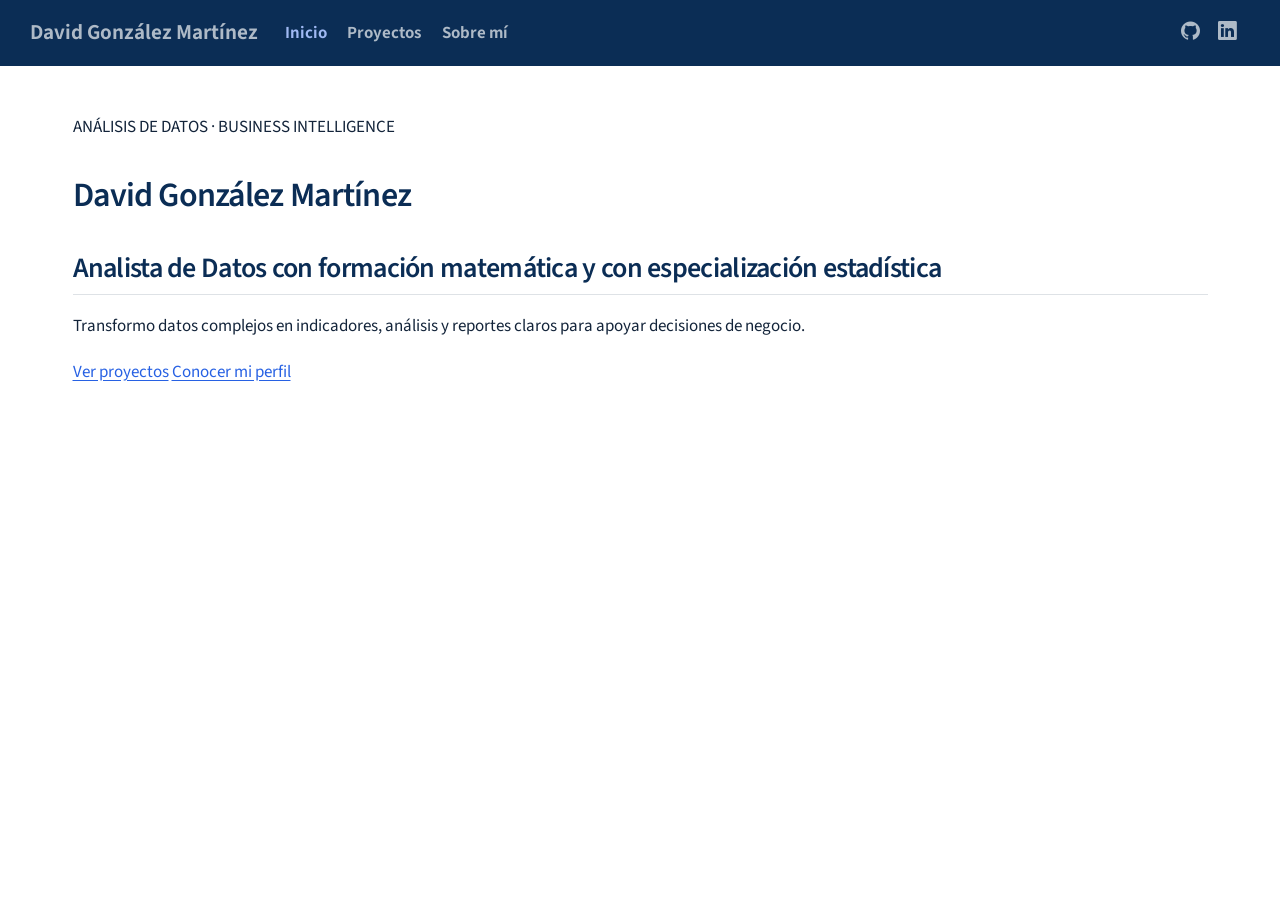
==== index.html @ 25e3db20 "Built site for gh-pages" ====
<!DOCTYPE html>
<html xmlns="http://www.w3.org/1999/xhtml" lang="es" xml:lang="es"><head>

<meta charset="utf-8">
<meta name="generator" content="quarto-1.10.18">

<meta name="viewport" content="width=device-width, initial-scale=1.0, user-scalable=yes">


<title>David González Martínez | Analista de Datos y BI – David González Martínez</title>
<style>
/* Default styles provided by pandoc.
** See https://pandoc.org/MANUAL.html#variables-for-html for config info.
*/
span.smallcaps{font-variant: small-caps;}
div.columns{display: flex; gap: 1.5em;}
div.column{flex: auto;}
@media screen {
div.columns{gap: min(4vw, 1.5em);}
div.column{overflow-x: auto;}
}
div.hanging-indent{margin-left: 1.5em; text-indent: -1.5em;}
ul.task-list{list-style: none;}
ul.task-list li input[type="checkbox"] {
  width: 0.8em;
  margin: 0 0.8em 0.2em -1em; /* quarto-specific, see https://github.com/quarto-dev/quarto-cli/issues/4556 */ 
  vertical-align: middle;
}
</style>


<script src="site_libs/quarto-nav/quarto-nav.js"></script>
<script src="site_libs/quarto-nav/headroom.min.js"></script>
<script src="site_libs/clipboard/clipboard.min.js"></script>
<script src="site_libs/quarto-search/autocomplete.umd.js"></script>
<script src="site_libs/quarto-search/fuse.min.js"></script>
<script src="site_libs/quarto-search/quarto-search.js"></script>
<meta name="quarto:offset" content="./">
<script src="site_libs/quarto-html/quarto.js" type="module"></script>
<script src="site_libs/quarto-html/tabsets/tabsets.js" type="module"></script>
<script src="site_libs/quarto-html/popper.min.js"></script>
<script src="site_libs/quarto-html/tippy.umd.min.js"></script>
<script src="site_libs/quarto-html/anchor.min.js"></script>
<link href="site_libs/quarto-html/tippy.css" rel="stylesheet">
<link href="site_libs/quarto-html/quarto-syntax-highlighting-64a204ab8560d761af7679ceaba22944.css" rel="stylesheet" id="quarto-text-highlighting-styles">
<script src="site_libs/bootstrap/bootstrap.min.js"></script>
<link href="site_libs/bootstrap/bootstrap-icons.css" rel="stylesheet">
<link href="site_libs/bootstrap/bootstrap-d8817140623cba53acaeb649bff4ec64.min.css" rel="stylesheet" append-hash="true" id="quarto-bootstrap" data-mode="light">
<script id="quarto-search-options" type="application/json">{
  "location": "navbar",
  "copy-button": false,
  "collapse-after": 3,
  "panel-placement": "end",
  "type": "overlay",
  "limit": 50,
  "keyboard-shortcut": [
    "f",
    "/",
    "s"
  ],
  "show-item-context": false,
  "language": {
    "search-no-results-text": "No se han encontrado resultados",
    "search-matching-documents-text": "documentos encontrados",
    "search-copy-link-title": "Copiar el enlace en la búsqueda",
    "search-hide-matches-text": "Ocultar resultados adicionales",
    "search-more-match-text": "resultado adicional en este documento",
    "search-more-matches-text": "resultados adicionales en este documento",
    "search-clear-button-title": "Borrar",
    "search-text-placeholder": "",
    "search-detached-cancel-button-title": "Cancelar",
    "search-submit-button-title": "Enviar",
    "search-label": "Buscar"
  }
}</script>


<link rel="stylesheet" href="styles.css">
</head>

<body class="nav-fixed quarto-light">

<div id="quarto-search-results"></div>
  <header id="quarto-header" class="headroom fixed-top">
    <nav class="navbar navbar-expand-lg " data-bs-theme="dark">
      <div class="navbar-container container-fluid">
      <div class="navbar-brand-container mx-auto">
    <a class="navbar-brand" href="./index.html">
    <span class="navbar-title">David González Martínez</span>
    </a>
  </div>
            <div id="quarto-search" class="" title="Buscar"></div>
          <button class="navbar-toggler" type="button" data-bs-toggle="collapse" data-bs-target="#navbarCollapse" aria-controls="navbarCollapse" role="menu" aria-expanded="false" aria-label="Navegación de palanca" onclick="if (window.quartoToggleHeadroom) { window.quartoToggleHeadroom(); }">
  <span class="navbar-toggler-icon"></span>
</button>
          <div class="collapse navbar-collapse" id="navbarCollapse">
            <ul class="navbar-nav navbar-nav-scroll me-auto">
  <li class="nav-item">
    <a class="nav-link active" href="./index.html" aria-current="page"> 
<span class="menu-text">Inicio</span></a>
  </li>  
  <li class="nav-item">
    <a class="nav-link" href="./proyectos.html"> 
<span class="menu-text">Proyectos</span></a>
  </li>  
  <li class="nav-item">
    <a class="nav-link" href="./about.qmd"> 
<span class="menu-text">Sobre mí</span></a>
  </li>  
</ul>
            <ul class="navbar-nav navbar-nav-scroll ms-auto">
  <li class="nav-item compact">
    <a class="nav-link" href="https://github.com/DavidGMtz"> <i class="bi bi-github" role="img" aria-label="GitHub">
</i> 
<span class="menu-text"></span></a>
  </li>  
  <li class="nav-item compact">
    <a class="nav-link" href="https://www.linkedin.com/in/david-gonzalez-martinez-5729b7272"> <i class="bi bi-linkedin" role="img" aria-label="LinkedIn">
</i> 
<span class="menu-text"></span></a>
  </li>  
</ul>
          </div> <!-- /navcollapse -->
            <div class="quarto-navbar-tools">
</div>
      </div> <!-- /container-fluid -->
    </nav>
</header>
<!-- content -->
<div id="quarto-content" class="quarto-container page-columns page-rows-contents page-layout-full page-navbar">
<!-- sidebar -->
<!-- margin-sidebar -->
    
<!-- main -->
<main class="content column-page" id="quarto-document-content"><header id="title-block-header" class="quarto-title-block"></header>




<section class="portada">
<div class="presentacion">
<p class="etiqueta">
ANÁLISIS DE DATOS · BUSINESS INTELLIGENCE
</p>
<h1>
David González Martínez
</h1>
<h2 class="anchored">
Analista de Datos con formación matemática y con especialización estadística
</h2>
<p class="descripcion">
Transformo datos complejos en indicadores, análisis y reportes claros para apoyar decisiones de negocio.
</p>
<div class="botones">
<p><a class="boton principal" href="proyectos.html">Ver proyectos</a> <a class="boton secundario" href="about.html">Conocer mi perfil</a></p>
</div>
</div>
<div class="visual-portada">
<div class="grafico">
<div class="barra barra-1">

</div>
<div class="barra barra-2">

</div>
<div class="barra barra-3">

</div>
<div class="barra barra-4">

</div>
<div class="barra barra-5">

</div>
</div>
</div>
</section>



</main> <!-- /main -->
<script id="quarto-html-after-body" type="application/javascript">
  window.document.addEventListener("DOMContentLoaded", function (event) {
    const icon = "";
    const anchorJS = new window.AnchorJS();
    anchorJS.options = {
      placement: 'right',
      icon: icon
    };
    anchorJS.add('.anchored');
    const isCodeAnnotation = (el) => {
      for (const clz of el.classList) {
        if (clz.startsWith('code-annotation-')) {                     
          return true;
        }
      }
      return false;
    }
    const onCopySuccess = function(e) {
      // button target
      const button = e.trigger;
      // don't keep focus
      button.blur();
      // flash "checked"
      button.classList.add('code-copy-button-checked');
      var currentTitle = button.getAttribute("title");
      button.setAttribute("title", "Copiado");
      let tooltip;
      if (window.bootstrap) {
        button.setAttribute("data-bs-toggle", "tooltip");
        button.setAttribute("data-bs-placement", "left");
        button.setAttribute("data-bs-title", "Copiado");
        tooltip = new bootstrap.Tooltip(button, 
          { trigger: "manual", 
            customClass: "code-copy-button-tooltip",
            offset: [0, -8]});
        tooltip.show();    
      }
      setTimeout(function() {
        if (tooltip) {
          tooltip.hide();
          button.removeAttribute("data-bs-title");
          button.removeAttribute("data-bs-toggle");
          button.removeAttribute("data-bs-placement");
        }
        button.setAttribute("title", currentTitle);
        button.classList.remove('code-copy-button-checked');
      }, 1000);
      // clear code selection
      e.clearSelection();
    }
    const getTextToCopy = function(trigger) {
      const outerScaffold = trigger.parentElement.cloneNode(true);
      const codeEl = outerScaffold.querySelector('code');
      for (const childEl of codeEl.children) {
        if (isCodeAnnotation(childEl)) {
          childEl.remove();
        }
      }
      return codeEl.innerText;
    }
    const clipboard = new window.ClipboardJS('.code-copy-button:not([data-in-quarto-modal])', {
      text: getTextToCopy
    });
    clipboard.on('success', onCopySuccess);
    if (window.document.getElementById('quarto-embedded-source-code-modal')) {
      const clipboardModal = new window.ClipboardJS('.code-copy-button[data-in-quarto-modal]', {
        text: getTextToCopy,
        container: window.document.getElementById('quarto-embedded-source-code-modal')
      });
      clipboardModal.on('success', onCopySuccess);
    }
      var localhostRegex = new RegExp(/^(?:http|https):\/\/localhost\:?[0-9]*\//);
      var mailtoRegex = new RegExp(/^mailto:/);
        var filterRegex = new RegExp("https:\/\/davidgmtz\.github\.io\/DavidGM\/");
      var isInternal = (href) => {
          return filterRegex.test(href) || localhostRegex.test(href) || mailtoRegex.test(href);
      }
      // Inspect non-navigation links and adorn them if external
     var links = window.document.querySelectorAll('a[href]:not(.nav-link):not(.navbar-brand):not(.toc-action):not(.sidebar-link):not(.sidebar-item-toggle):not(.pagination-link):not(.no-external):not([aria-hidden]):not(.dropdown-item):not(.quarto-navigation-tool):not(.about-link)');
      for (var i=0; i<links.length; i++) {
        const link = links[i];
        if (!isInternal(link.href)) {
          // undo the damage that might have been done by quarto-nav.js in the case of
          // links that we want to consider external
          if (link.dataset.originalHref !== undefined) {
            link.href = link.dataset.originalHref;
          }
            // target, if specified
            link.setAttribute("target", "_blank");
            if (link.getAttribute("rel") === null) {
              link.setAttribute("rel", "noopener");
            }
        }
      }
    function tippyHover(el, contentFn, onTriggerFn, onUntriggerFn) {
      const config = {
        allowHTML: true,
        maxWidth: 500,
        delay: 100,
        arrow: false,
        appendTo: function(el) {
            return el.parentElement;
        },
        interactive: true,
        interactiveBorder: 10,
        theme: 'quarto',
        placement: 'bottom-start',
      };
      if (contentFn) {
        config.content = contentFn;
      }
      if (onTriggerFn) {
        config.onTrigger = onTriggerFn;
      }
      if (onUntriggerFn) {
        config.onUntrigger = onUntriggerFn;
      }
      window.tippy(el, config); 
    }
    const noterefs = window.document.querySelectorAll('a[role="doc-noteref"]');
    for (var i=0; i<noterefs.length; i++) {
      const ref = noterefs[i];
      tippyHover(ref, function() {
        // use id or data attribute instead here
        let href = ref.getAttribute('data-footnote-href') || ref.getAttribute('href');
        try { href = new URL(href).hash; } catch {}
        const id = href.replace(/^#\/?/, "");
        const note = window.document.getElementById(id);
        if (note) {
          return note.innerHTML;
        } else {
          return "";
        }
      });
    }
    const xrefs = window.document.querySelectorAll('a.quarto-xref');
    const processXRef = (id, note) => {
      // Strip column container classes
      const stripColumnClz = (el) => {
        el.classList.remove("page-full", "page-columns");
        if (el.children) {
          for (const child of el.children) {
            stripColumnClz(child);
          }
        }
      }
      stripColumnClz(note)
      if (id === null || id.startsWith('sec-')) {
        // Special case sections, only their first couple elements
        const container = document.createElement("div");
        if (note.children && note.children.length > 2) {
          container.appendChild(note.children[0].cloneNode(true));
          for (let i = 1; i < note.children.length; i++) {
            const child = note.children[i];
            if (child.tagName === "P" && child.innerText === "") {
              continue;
            } else {
              container.appendChild(child.cloneNode(true));
              break;
            }
          }
          if (window.Quarto?.typesetMath) {
            window.Quarto.typesetMath(container);
          }
          return container.innerHTML
        } else {
          if (window.Quarto?.typesetMath) {
            window.Quarto.typesetMath(note);
          }
          return note.innerHTML;
        }
      } else {
        // Remove any anchor links if they are present
        const anchorLink = note.querySelector('a.anchorjs-link');
        if (anchorLink) {
          anchorLink.remove();
        }
        if (window.Quarto?.typesetMath) {
          window.Quarto.typesetMath(note);
        }
        if (note.classList.contains("callout")) {
          return note.outerHTML;
        } else {
          return note.innerHTML;
        }
      }
    }
    for (var i=0; i<xrefs.length; i++) {
      const xref = xrefs[i];
      tippyHover(xref, undefined, function(instance) {
        instance.disable();
        let url = xref.getAttribute('href');
        let hash = undefined; 
        if (url.startsWith('#')) {
          hash = url;
        } else {
          try { hash = new URL(url).hash; } catch {}
        }
        if (hash) {
          const id = hash.replace(/^#\/?/, "");
          const note = window.document.getElementById(id);
          if (note !== null) {
            try {
              const html = processXRef(id, note.cloneNode(true));
              instance.setContent(html);
            } finally {
              instance.enable();
              instance.show();
            }
          } else {
            // See if we can fetch this
            fetch(url.split('#')[0])
            .then(res => res.text())
            .then(html => {
              const parser = new DOMParser();
              const htmlDoc = parser.parseFromString(html, "text/html");
              const note = htmlDoc.getElementById(id);
              if (note !== null) {
                const html = processXRef(id, note);
                instance.setContent(html);
              } 
            }).finally(() => {
              instance.enable();
              instance.show();
            });
          }
        } else {
          // See if we can fetch a full url (with no hash to target)
          // This is a special case and we should probably do some content thinning / targeting
          fetch(url)
          .then(res => res.text())
          .then(html => {
            const parser = new DOMParser();
            const htmlDoc = parser.parseFromString(html, "text/html");
            const note = htmlDoc.querySelector('main.content');
            if (note !== null) {
              // This should only happen for chapter cross references
              // (since there is no id in the URL)
              // remove the first header
              if (note.children.length > 0 && note.children[0].tagName === "HEADER") {
                note.children[0].remove();
              }
              const html = processXRef(null, note);
              instance.setContent(html);
            } 
          }).finally(() => {
            instance.enable();
            instance.show();
          });
        }
      }, function(instance) {
      });
    }
        let selectedAnnoteEl;
        const selectorForAnnotation = ( cell, annotation) => {
          let cellAttr = 'data-code-cell="' + cell + '"';
          let lineAttr = 'data-code-annotation="' +  annotation + '"';
          const selector = 'span[' + cellAttr + '][' + lineAttr + ']';
          return selector;
        }
        const selectCodeLines = (annoteEl) => {
          const doc = window.document;
          const targetCell = annoteEl.getAttribute("data-target-cell");
          const targetAnnotation = annoteEl.getAttribute("data-target-annotation");
          const annoteSpan = window.document.querySelector(selectorForAnnotation(targetCell, targetAnnotation));
          const lines = annoteSpan.getAttribute("data-code-lines").split(",");
          const lineIds = lines.map((line) => {
            return targetCell + "-" + line;
          })
          let top = null;
          let height = null;
          let parent = null;
          if (lineIds.length > 0) {
              //compute the position of the single el (top and bottom and make a div)
              const el = window.document.getElementById(lineIds[0]);
              top = el.offsetTop;
              height = el.offsetHeight;
              parent = el.parentElement.parentElement;
            if (lineIds.length > 1) {
              const lastEl = window.document.getElementById(lineIds[lineIds.length - 1]);
              const bottom = lastEl.offsetTop + lastEl.offsetHeight;
              height = bottom - top;
            }
            if (top !== null && height !== null && parent !== null) {
              // cook up a div (if necessary) and position it 
              let div = window.document.getElementById("code-annotation-line-highlight");
              if (div === null) {
                div = window.document.createElement("div");
                div.setAttribute("id", "code-annotation-line-highlight");
                div.style.position = 'absolute';
                parent.appendChild(div);
              }
              div.style.top = top - 2 + "px";
              div.style.height = height + 4 + "px";
              div.style.left = 0;
              let gutterDiv = window.document.getElementById("code-annotation-line-highlight-gutter");
              if (gutterDiv === null) {
                gutterDiv = window.document.createElement("div");
                gutterDiv.setAttribute("id", "code-annotation-line-highlight-gutter");
                gutterDiv.style.position = 'absolute';
                const codeCell = window.document.getElementById(targetCell);
                const gutter = codeCell.querySelector('.code-annotation-gutter');
                gutter.appendChild(gutterDiv);
              }
              gutterDiv.style.top = top - 2 + "px";
              gutterDiv.style.height = height + 4 + "px";
            }
            selectedAnnoteEl = annoteEl;
          }
        };
        const unselectCodeLines = () => {
          const elementsIds = ["code-annotation-line-highlight", "code-annotation-line-highlight-gutter"];
          elementsIds.forEach((elId) => {
            const div = window.document.getElementById(elId);
            if (div) {
              div.remove();
            }
          });
          selectedAnnoteEl = undefined;
        };
          // Handle positioning of the toggle
      window.addEventListener(
        "resize",
        throttle(() => {
          elRect = undefined;
          if (selectedAnnoteEl) {
            selectCodeLines(selectedAnnoteEl);
          }
        }, 10)
      );
      function throttle(fn, ms) {
      let throttle = false;
      let timer;
        return (...args) => {
          if(!throttle) { // first call gets through
              fn.apply(this, args);
              throttle = true;
          } else { // all the others get throttled
              if(timer) clearTimeout(timer); // cancel #2
              timer = setTimeout(() => {
                fn.apply(this, args);
                timer = throttle = false;
              }, ms);
          }
        };
      }
        // Attach click handler to the DT
        const annoteDls = window.document.querySelectorAll('dt[data-target-cell]');
        for (const annoteDlNode of annoteDls) {
          annoteDlNode.addEventListener('click', (event) => {
            const clickedEl = event.target;
            if (clickedEl !== selectedAnnoteEl) {
              unselectCodeLines();
              const activeEl = window.document.querySelector('dt[data-target-cell].code-annotation-active');
              if (activeEl) {
                activeEl.classList.remove('code-annotation-active');
              }
              selectCodeLines(clickedEl);
              clickedEl.classList.add('code-annotation-active');
            } else {
              // Unselect the line
              unselectCodeLines();
              clickedEl.classList.remove('code-annotation-active');
            }
          });
        }
    const findCites = (el) => {
      const parentEl = el.parentElement;
      if (parentEl) {
        const cites = parentEl.dataset.cites;
        if (cites) {
          return {
            el,
            cites: cites.split(' ')
          };
        } else {
          return findCites(el.parentElement)
        }
      } else {
        return undefined;
      }
    };
    var bibliorefs = window.document.querySelectorAll('a[role="doc-biblioref"]');
    for (var i=0; i<bibliorefs.length; i++) {
      const ref = bibliorefs[i];
      const citeInfo = findCites(ref);
      if (citeInfo) {
        tippyHover(citeInfo.el, function() {
          var popup = window.document.createElement('div');
          citeInfo.cites.forEach(function(cite) {
            var citeDiv = window.document.createElement('div');
            citeDiv.classList.add('hanging-indent');
            citeDiv.classList.add('csl-entry');
            var biblioDiv = window.document.getElementById('ref-' + cite);
            if (biblioDiv) {
              citeDiv.innerHTML = biblioDiv.innerHTML;
            }
            popup.appendChild(citeDiv);
          });
          return popup.innerHTML;
        });
      }
    }
  });
  </script>
</div> <!-- /content -->




</body></html>
---- site_libs/quarto-html/tippy.css ----
.tippy-box[data-animation=fade][data-state=hidden]{opacity:0}[data-tippy-root]{max-width:calc(100vw - 10px)}.tippy-box{position:relative;background-color:#333;color:#fff;border-radius:4px;font-size:14px;line-height:1.4;white-space:normal;outline:0;transition-property:transform,visibility,opacity}.tippy-box[data-placement^=top]>.tippy-arrow{bottom:0}.tippy-box[data-placement^=top]>.tippy-arrow:before{bottom:-7px;left:0;border-width:8px 8px 0;border-top-color:initial;transform-origin:center top}.tippy-box[data-placement^=bottom]>.tippy-arrow{top:0}.tippy-box[data-placement^=bottom]>.tippy-arrow:before{top:-7px;left:0;border-width:0 8px 8px;border-bottom-color:initial;transform-origin:center bottom}.tippy-box[data-placement^=left]>.tippy-arrow{right:0}.tippy-box[data-placement^=left]>.tippy-arrow:before{border-width:8px 0 8px 8px;border-left-color:initial;right:-7px;transform-origin:center left}.tippy-box[data-placement^=right]>.tippy-arrow{left:0}.tippy-box[data-placement^=right]>.tippy-arrow:before{left:-7px;border-width:8px 8px 8px 0;border-right-color:initial;transform-origin:center right}.tippy-box[data-inertia][data-state=visible]{transition-timing-function:cubic-bezier(.54,1.5,.38,1.11)}.tippy-arrow{width:16px;height:16px;color:#333}.tippy-arrow:before{content:"";position:absolute;border-color:transparent;border-style:solid}.tippy-content{position:relative;padding:5px 9px;z-index:1}
---- site_libs/quarto-html/quarto-syntax-highlighting-64a204ab8560d761af7679ceaba22944.css ----
/* quarto syntax highlight colors */
:root {
  --quarto-hl-ot-color: #003B4F;
  --quarto-hl-at-color: #657422;
  --quarto-hl-ss-color: #20794D;
  --quarto-hl-an-color: #5E5E5E;
  --quarto-hl-fu-color: #4758AB;
  --quarto-hl-st-color: #20794D;
  --quarto-hl-cf-color: #003B4F;
  --quarto-hl-op-color: #5E5E5E;
  --quarto-hl-er-color: #AD0000;
  --quarto-hl-bn-color: #AD0000;
  --quarto-hl-al-color: #AD0000;
  --quarto-hl-va-color: #111111;
  --quarto-hl-bu-color: inherit;
  --quarto-hl-ex-color: inherit;
  --quarto-hl-pp-color: #AD0000;
  --quarto-hl-in-color: #5E5E5E;
  --quarto-hl-vs-color: #20794D;
  --quarto-hl-wa-color: #5E5E5E;
  --quarto-hl-do-color: #5E5E5E;
  --quarto-hl-im-color: #00769E;
  --quarto-hl-ch-color: #20794D;
  --quarto-hl-dt-color: #AD0000;
  --quarto-hl-fl-color: #AD0000;
  --quarto-hl-co-color: #5E5E5E;
  --quarto-hl-cv-color: #5E5E5E;
  --quarto-hl-cn-color: #8f5902;
  --quarto-hl-sc-color: #5E5E5E;
  --quarto-hl-dv-color: #AD0000;
  --quarto-hl-kw-color: #003B4F;
}

/* other quarto variables */
:root {
  --quarto-font-monospace: SFMono-Regular, Menlo, Monaco, Consolas, "Liberation Mono", "Courier New", monospace;
}

/* syntax highlight based on Pandoc's rules */
pre > code.sourceCode > span {
  color: #003B4F;
}

code.sourceCode > span {
  color: #003B4F;
}

div.sourceCode,
div.sourceCode pre.sourceCode {
  color: #003B4F;
}

/* Normal */
code span {
  color: #003B4F;
}

/* Alert */
code span.al {
  color: #AD0000;
  font-style: inherit;
}

/* Annotation */
code span.an {
  color: #5E5E5E;
  font-style: inherit;
}

/* Attribute */
code span.at {
  color: #657422;
  font-style: inherit;
}

/* BaseN */
code span.bn {
  color: #AD0000;
  font-style: inherit;
}

/* BuiltIn */
code span.bu {
  font-style: inherit;
}

/* ControlFlow */
code span.cf {
  color: #003B4F;
  font-weight: bold;
  font-style: inherit;
}

/* Char */
code span.ch {
  color: #20794D;
  font-style: inherit;
}

/* Constant */
code span.cn {
  color: #8f5902;
  font-style: inherit;
}

/* Comment */
code span.co {
  color: #5E5E5E;
  font-style: inherit;
}

/* CommentVar */
code span.cv {
  color: #5E5E5E;
  font-style: italic;
}

/* Documentation */
code span.do {
  color: #5E5E5E;
  font-style: italic;
}

/* DataType */
code span.dt {
  color: #AD0000;
  font-style: inherit;
}

/* DecVal */
code span.dv {
  color: #AD0000;
  font-style: inherit;
}

/* Error */
code span.er {
  color: #AD0000;
  font-style: inherit;
}

/* Extension */
code span.ex {
  font-style: inherit;
}

/* Float */
code span.fl {
  color: #AD0000;
  font-style: inherit;
}

/* Function */
code span.fu {
  color: #4758AB;
  font-style: inherit;
}

/* Import */
code span.im {
  color: #00769E;
  font-style: inherit;
}

/* Information */
code span.in {
  color: #5E5E5E;
  font-style: inherit;
}

/* Keyword */
code span.kw {
  color: #003B4F;
  font-weight: bold;
  font-style: inherit;
}

/* Operator */
code span.op {
  color: #5E5E5E;
  font-style: inherit;
}

/* Other */
code span.ot {
  color: #003B4F;
  font-style: inherit;
}

/* Preprocessor */
code span.pp {
  color: #AD0000;
  font-style: inherit;
}

/* SpecialChar */
code span.sc {
  color: #5E5E5E;
  font-style: inherit;
}

/* SpecialString */
code span.ss {
  color: #20794D;
  font-style: inherit;
}

/* String */
code span.st {
  color: #20794D;
  font-style: inherit;
}

/* Variable */
code span.va {
  color: #111111;
  font-style: inherit;
}

/* VerbatimString */
code span.vs {
  color: #20794D;
  font-style: inherit;
}

/* Warning */
code span.wa {
  color: #5E5E5E;
  font-style: italic;
}

.prevent-inlining {
  content: "</";
}

/*# sourceMappingURL=9d8d5bb603a83b8298b89080a598c93b.css.map */
---- styles.css ----
:root {
  --navy: #0b2d55;
  --navy-light: #174d80;
  --blue: #2867c7;
  --ink: #13243a;
  --muted: #5e6d7e;
  --line: #dce5ef;
  --soft: #f4f7fb;
  --white: #ffffff;
  --shadow: 0 14px 34px rgba(11, 45, 85, 0.1);
}

body {
  color: var(--ink);
  background: var(--white);
}

.navbar {
  box-shadow: 0 1px 0 rgba(255, 255, 255, 0.14);
}

.navbar-brand,
.navbar .nav-link {
  font-weight: 650;
}

h1,
h2,
h3 {
  color: var(--navy);
  letter-spacing: -0.025em;
}

p,
li {
  line-height: 1.7;
}

a {
  text-underline-offset: 0.18em;
}

.btn {
  margin: 0.3rem 0.45rem 0.3rem 0;
  padding: 0.68rem 1.05rem;
  border-radius: 0.45rem;
  font-weight: 700;
}

.btn-primary {
  background: var(--blue);
  border-color: var(--blue);
}

.quarto-about-trestles {
  max-width: 1180px;
  margin: 0 auto;
  padding: clamp(3rem, 7vw, 6.5rem) clamp(1.25rem, 5vw, 4rem) 2rem;
}

.quarto-about-trestles .about-entity .title {
  color: var(--navy);
  font-size: clamp(2.6rem, 6vw, 5rem);
  line-height: 0.98;
  letter-spacing: -0.055em;
}

.quarto-about-trestles .about-entity .subtitle {
  color: var(--navy-light);
  font-size: clamp(1.05rem, 2vw, 1.4rem);
}

.quarto-about-trestles .about-links .about-link {
  border-color: var(--line);
  color: var(--navy);
  transition: transform 0.2s ease, border-color 0.2s ease;
}

.quarto-about-trestles .about-links .about-link:hover {
  transform: translateY(-2px);
  border-color: var(--blue);
}

.featured-grid,
.process-grid {
  display: grid;
  grid-template-columns: repeat(3, minmax(0, 1fr));
  gap: 1.3rem;
  margin: 1.6rem 0 4.5rem;
}

.featured-card {
  overflow: hidden;
  border: 1px solid var(--line);
  border-radius: 0.9rem;
  background: var(--white);
  box-shadow: var(--shadow);
  transition: transform 0.22s ease, box-shadow 0.22s ease;
}

.featured-card:hover {
  transform: translateY(-5px);
  box-shadow: 0 20px 44px rgba(11, 45, 85, 0.15);
}

.featured-card img {
  width: 100%;
  margin: 0;
  aspect-ratio: 16 / 9;
  object-fit: cover;
}

.featured-card h3,
.featured-card p,
.featured-card > a {
  margin-left: 1.25rem;
  margin-right: 1.25rem;
}

.featured-card h3 {
  margin-top: 1.2rem;
  font-size: 1.28rem;
}

.featured-card > a {
  display: inline-block;
  margin-bottom: 1.4rem;
  color: var(--blue);
  font-weight: 750;
  text-decoration: none;
}

.process-grid {
  gap: 1px;
  overflow: hidden;
  border: 1px solid var(--line);
  border-radius: 0.8rem;
  background: var(--line);
}

.process-step {
  padding: 1.6rem;
  background: var(--soft);
}

.process-step strong {
  color: var(--blue);
}

.process-step p {
  margin-bottom: 0;
  color: var(--muted);
}

.quarto-grid-item {
  overflow: hidden;
  border: 1px solid var(--line) !important;
  border-radius: 0.85rem !important;
  box-shadow: 0 10px 28px rgba(11, 45, 85, 0.08);
  transition: transform 0.2s ease, box-shadow 0.2s ease;
}

.quarto-grid-item:hover {
  transform: translateY(-4px);
  box-shadow: var(--shadow);
}

.listing-categories .listing-category {
  color: var(--navy-light);
  background: #eaf2fb;
  border: 0;
}

.powerbi-wrapper {
  position: relative;
  overflow: hidden;
  width: 100%;
  margin: 1.5rem 0;
  aspect-ratio: 16 / 9;
  border: 1px solid var(--line);
  border-radius: 0.8rem;
  background: var(--soft);
  box-shadow: var(--shadow);
}

.powerbi-wrapper iframe {
  position: absolute;
  inset: 0;
  width: 100%;
  height: 100%;
  border: 0;
}

pre.sourceCode {
  border: 1px solid var(--line);
  border-radius: 0.65rem;
}

.callout {
  border-radius: 0.65rem;
}

footer.footer {
  border-top: 1px solid var(--line);
}

@media (max-width: 900px) {
  .featured-grid,
  .process-grid {
    grid-template-columns: 1fr;
  }
}

@media (max-width: 600px) {
  .quarto-about-trestles {
    padding-top: 2.5rem;
  }

  .powerbi-wrapper {
    aspect-ratio: 4 / 3;
  }
}
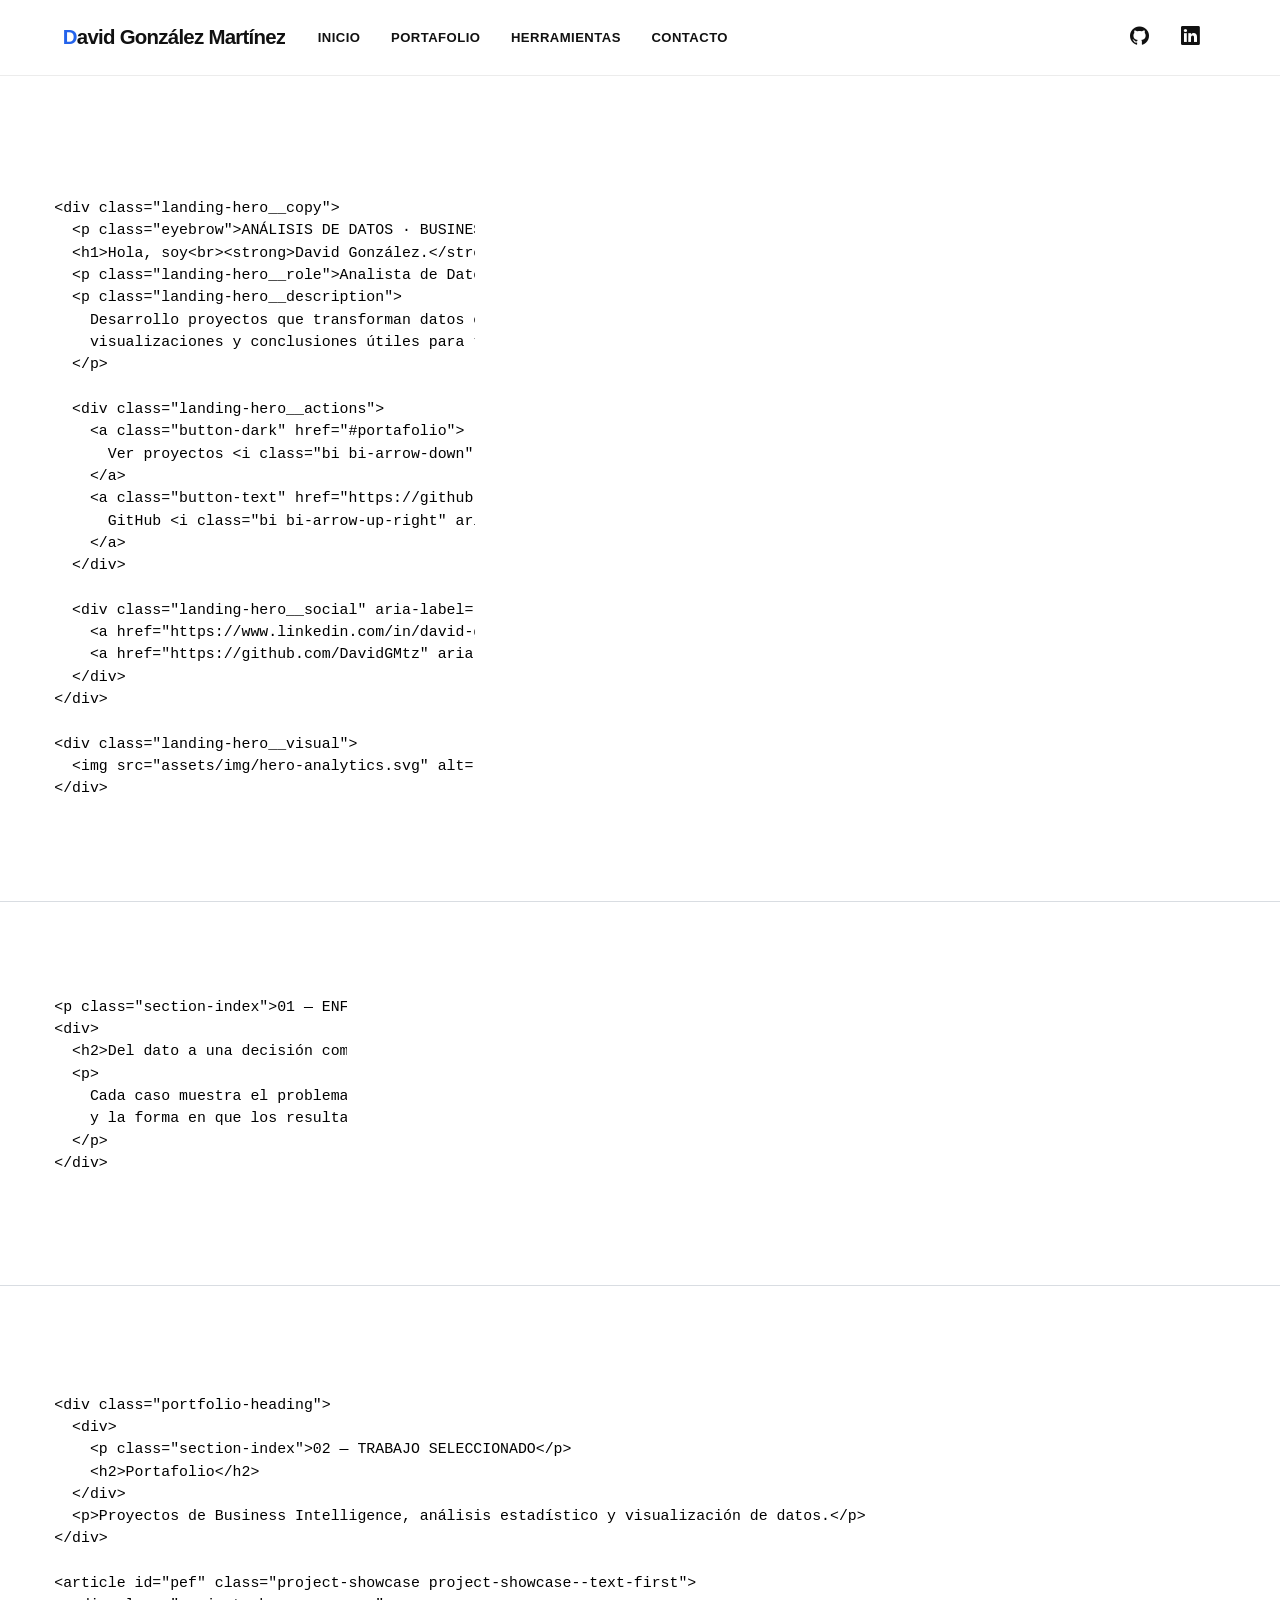
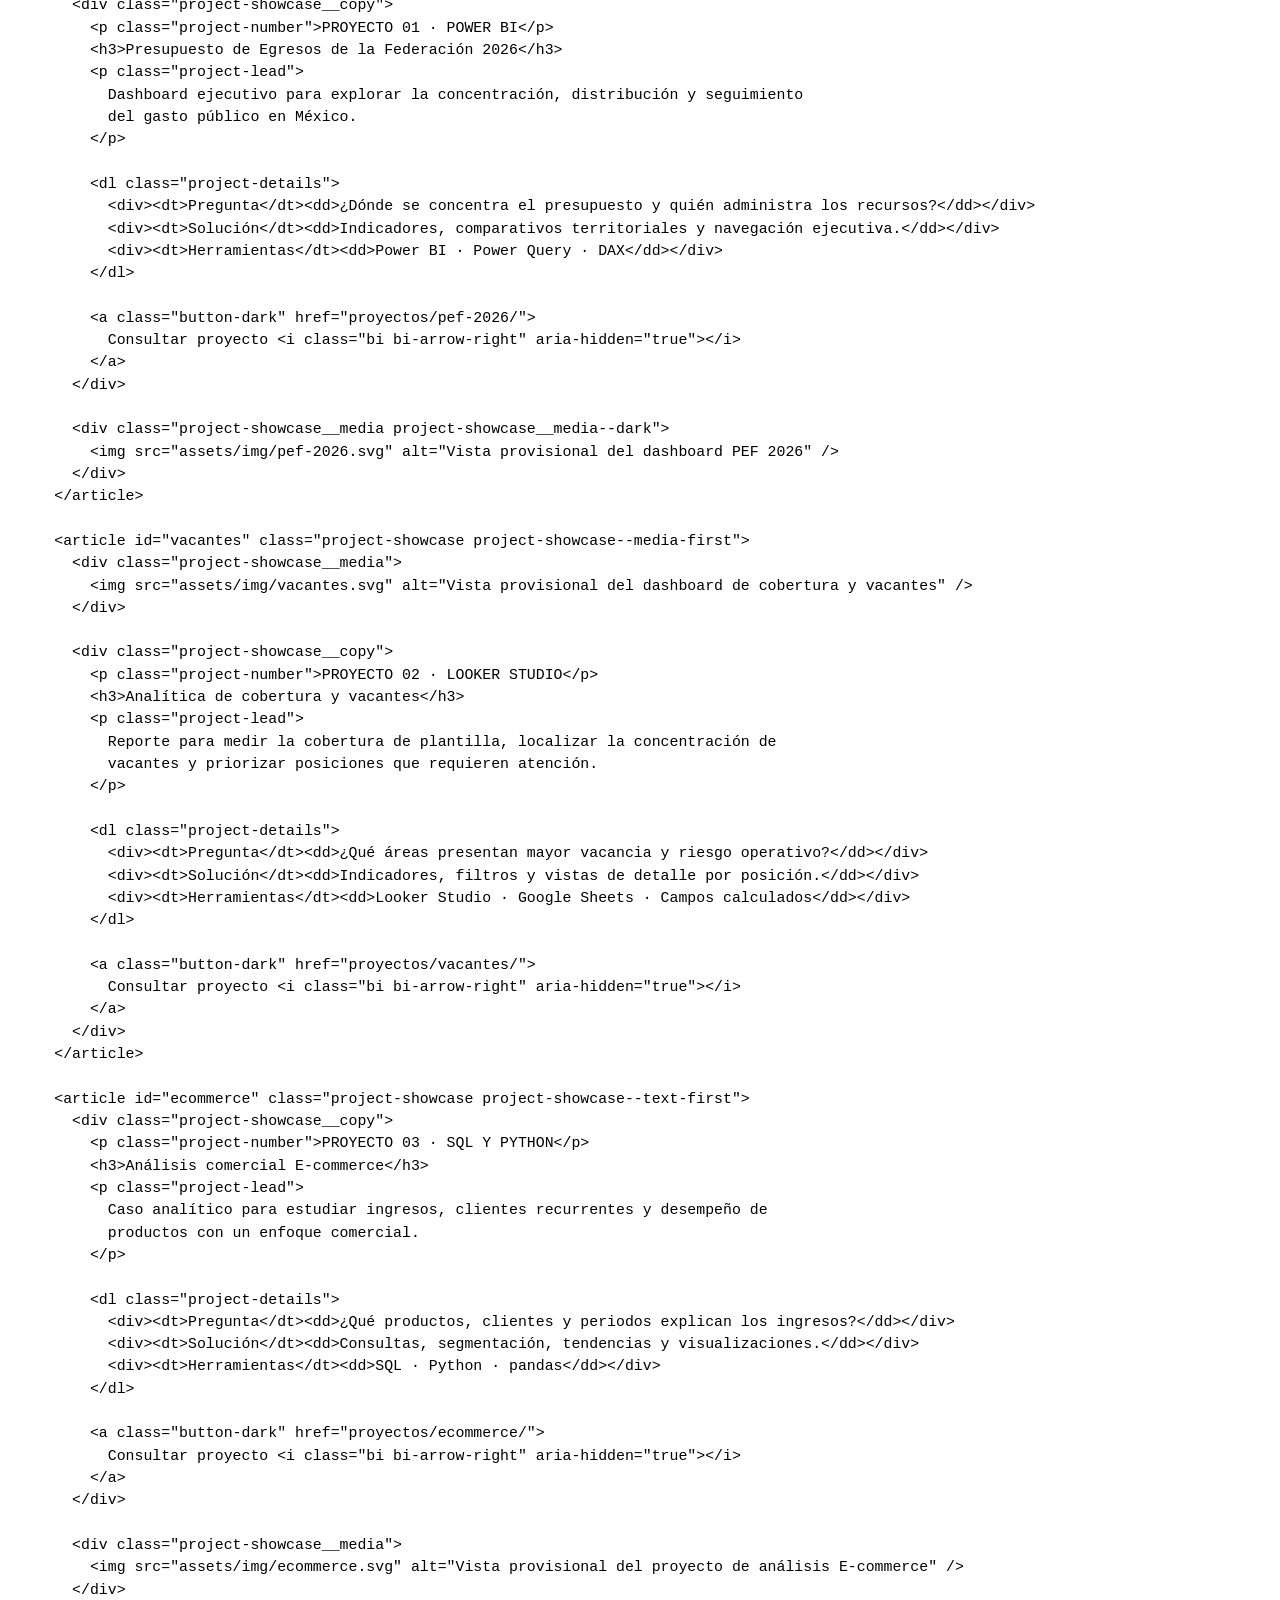
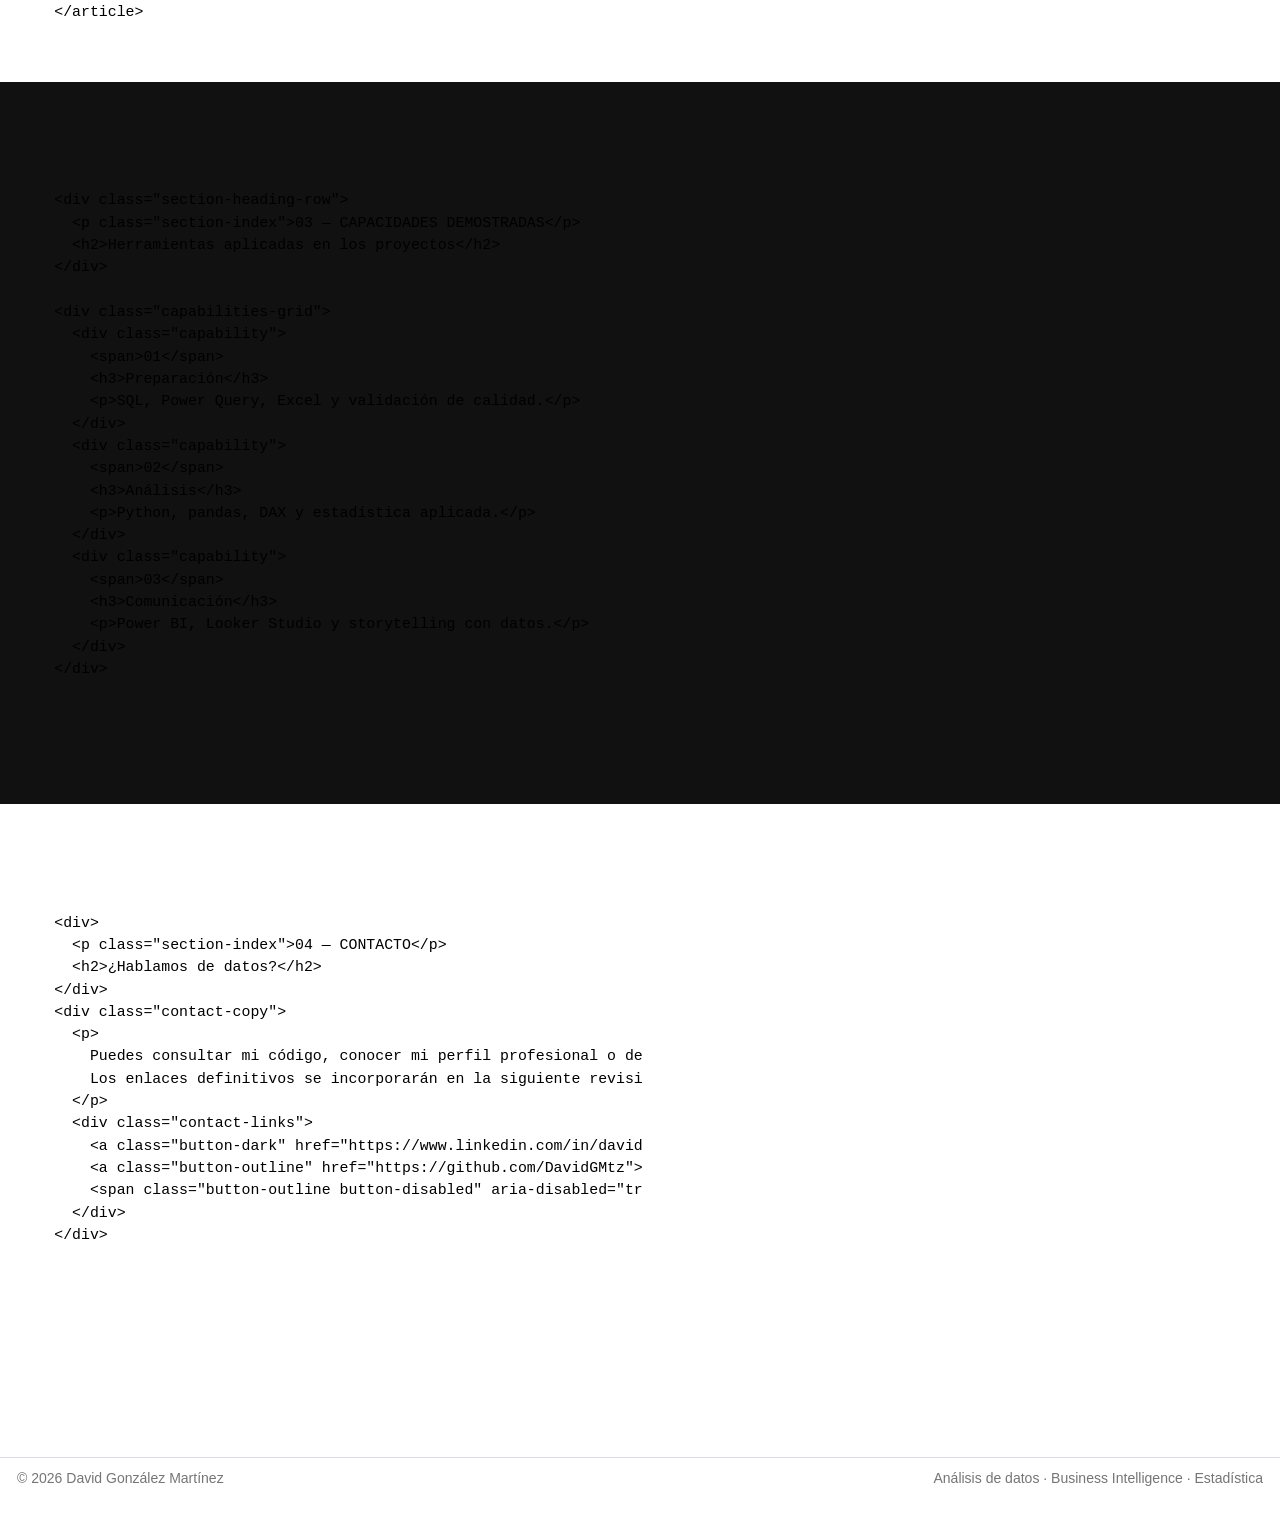
==== commit 5e0d066c: "Built site for gh-pages" ====
--- a/index.html
+++ b/index.html
@@ -6,8 +6,9 @@
 
 <meta name="viewport" content="width=device-width, initial-scale=1.0, user-scalable=yes">
 
-
-<title>David González Martínez | Analista de Datos y BI – David González Martínez</title>
+<meta name="description" content="Portafolio de proyectos de análisis de datos, Business Intelligence y estadística aplicada de David González Martínez.">
+
+<title>David González Martínez</title>
 <style>
 /* Default styles provided by pandoc.
 ** See https://pandoc.org/MANUAL.html#variables-for-html for config info.
@@ -30,12 +31,8 @@
 
 
 <script src="site_libs/quarto-nav/quarto-nav.js"></script>
-<script src="site_libs/quarto-nav/headroom.min.js"></script>
+<link href="./assets/img/favicon.svg" rel="icon" type="image/svg+xml">
 <script src="site_libs/clipboard/clipboard.min.js"></script>
-<script src="site_libs/quarto-search/autocomplete.umd.js"></script>
-<script src="site_libs/quarto-search/fuse.min.js"></script>
-<script src="site_libs/quarto-search/quarto-search.js"></script>
-<meta name="quarto:offset" content="./">
 <script src="site_libs/quarto-html/quarto.js" type="module"></script>
 <script src="site_libs/quarto-html/tabsets/tabsets.js" type="module"></script>
 <script src="site_libs/quarto-html/popper.min.js"></script>
@@ -45,20 +42,8 @@
 <link href="site_libs/quarto-html/quarto-syntax-highlighting-64a204ab8560d761af7679ceaba22944.css" rel="stylesheet" id="quarto-text-highlighting-styles">
 <script src="site_libs/bootstrap/bootstrap.min.js"></script>
 <link href="site_libs/bootstrap/bootstrap-icons.css" rel="stylesheet">
-<link href="site_libs/bootstrap/bootstrap-d8817140623cba53acaeb649bff4ec64.min.css" rel="stylesheet" append-hash="true" id="quarto-bootstrap" data-mode="light">
+<link href="site_libs/bootstrap/bootstrap-d75f3f58e1eb44f7e1a0e81b492fc5ed.min.css" rel="stylesheet" append-hash="true" id="quarto-bootstrap" data-mode="light">
 <script id="quarto-search-options" type="application/json">{
-  "location": "navbar",
-  "copy-button": false,
-  "collapse-after": 3,
-  "panel-placement": "end",
-  "type": "overlay",
-  "limit": 50,
-  "keyboard-shortcut": [
-    "f",
-    "/",
-    "s"
-  ],
-  "show-item-context": false,
   "language": {
     "search-no-results-text": "No se han encontrado resultados",
     "search-matching-documents-text": "documentos encontrados",
@@ -73,9 +58,13 @@
     "search-label": "Buscar"
   }
 }</script>
+<style>html{ scroll-behavior: smooth; }</style>
 
 
 <link rel="stylesheet" href="styles.css">
+<meta property="og:title" content="David González Martínez">
+<meta property="og:description" content="Portafolio de proyectos de análisis de datos, Business Intelligence y estadística aplicada de David González Martínez.">
+<meta property="og:site_name" content="David González Martínez">
 </head>
 
 <body class="nav-fixed quarto-light">
@@ -89,23 +78,26 @@
     <span class="navbar-title">David González Martínez</span>
     </a>
   </div>
-            <div id="quarto-search" class="" title="Buscar"></div>
           <button class="navbar-toggler" type="button" data-bs-toggle="collapse" data-bs-target="#navbarCollapse" aria-controls="navbarCollapse" role="menu" aria-expanded="false" aria-label="Navegación de palanca" onclick="if (window.quartoToggleHeadroom) { window.quartoToggleHeadroom(); }">
   <span class="navbar-toggler-icon"></span>
 </button>
           <div class="collapse navbar-collapse" id="navbarCollapse">
             <ul class="navbar-nav navbar-nav-scroll me-auto">
   <li class="nav-item">
-    <a class="nav-link active" href="./index.html" aria-current="page"> 
+    <a class="nav-link" href="./index.html#inicio"> 
 <span class="menu-text">Inicio</span></a>
   </li>  
   <li class="nav-item">
-    <a class="nav-link" href="./proyectos.html"> 
-<span class="menu-text">Proyectos</span></a>
+    <a class="nav-link" href="./index.html#portafolio"> 
+<span class="menu-text">Portafolio</span></a>
   </li>  
   <li class="nav-item">
-    <a class="nav-link" href="./about.qmd"> 
-<span class="menu-text">Sobre mí</span></a>
+    <a class="nav-link" href="./index.html#herramientas"> 
+<span class="menu-text">Herramientas</span></a>
+  </li>  
+  <li class="nav-item">
+    <a class="nav-link" href="./index.html#contacto"> 
+<span class="menu-text">Contacto</span></a>
   </li>  
 </ul>
             <ul class="navbar-nav navbar-nav-scroll ms-auto">
@@ -137,44 +129,182 @@
 
 
 
-<section class="portada">
-<div class="presentacion">
-<p class="etiqueta">
-ANÁLISIS DE DATOS · BUSINESS INTELLIGENCE
-</p>
-<h1>
-David González Martínez
-</h1>
-<h2 class="anchored">
-Analista de Datos con formación matemática y con especialización estadística
-</h2>
-<p class="descripcion">
-Transformo datos complejos en indicadores, análisis y reportes claros para apoyar decisiones de negocio.
-</p>
-<div class="botones">
-<p><a class="boton principal" href="proyectos.html">Ver proyectos</a> <a class="boton secundario" href="about.html">Conocer mi perfil</a></p>
-</div>
-</div>
-<div class="visual-portada">
-<div class="grafico">
-<div class="barra barra-1">
-
-</div>
-<div class="barra barra-2">
-
-</div>
-<div class="barra barra-3">
-
-</div>
-<div class="barra barra-4">
-
-</div>
-<div class="barra barra-5">
-
-</div>
-</div>
+<div class="portfolio-page">
+<section id="inicio" class="landing-hero">
+<div class="site-shell landing-hero__grid">
+<pre><code>&lt;div class="landing-hero__copy"&gt;
+  &lt;p class="eyebrow"&gt;ANÁLISIS DE DATOS · BUSINESS INTELLIGENCE&lt;/p&gt;
+  &lt;h1&gt;Hola, soy&lt;br&gt;&lt;strong&gt;David González.&lt;/strong&gt;&lt;/h1&gt;
+  &lt;p class="landing-hero__role"&gt;Analista de Datos, BI y Estadística&lt;/p&gt;
+  &lt;p class="landing-hero__description"&gt;
+    Desarrollo proyectos que transforman datos complejos en indicadores,
+    visualizaciones y conclusiones útiles para tomar decisiones.
+  &lt;/p&gt;
+
+  &lt;div class="landing-hero__actions"&gt;
+    &lt;a class="button-dark" href="#portafolio"&gt;
+      Ver proyectos &lt;i class="bi bi-arrow-down" aria-hidden="true"&gt;&lt;/i&gt;
+    &lt;/a&gt;
+    &lt;a class="button-text" href="https://github.com/DavidGMtz"&gt;
+      GitHub &lt;i class="bi bi-arrow-up-right" aria-hidden="true"&gt;&lt;/i&gt;
+    &lt;/a&gt;
+  &lt;/div&gt;
+
+  &lt;div class="landing-hero__social" aria-label="Perfiles profesionales"&gt;
+    &lt;a href="https://www.linkedin.com/in/david-gonzalez-martinez-5729b7272" aria-label="LinkedIn"&gt;&lt;i class="bi bi-linkedin" aria-hidden="true"&gt;&lt;/i&gt;&lt;/a&gt;
+    &lt;a href="https://github.com/DavidGMtz" aria-label="GitHub"&gt;&lt;i class="bi bi-github" aria-hidden="true"&gt;&lt;/i&gt;&lt;/a&gt;
+  &lt;/div&gt;
+&lt;/div&gt;
+
+&lt;div class="landing-hero__visual"&gt;
+  &lt;img src="assets/img/hero-analytics.svg" alt="Ilustración de un tablero de análisis de datos en una computadora" /&gt;
+&lt;/div&gt;</code></pre>
 </div>
 </section>
+<section class="positioning-section">
+<div class="site-shell positioning-grid">
+<pre><code>&lt;p class="section-index"&gt;01 — ENFOQUE&lt;/p&gt;
+&lt;div&gt;
+  &lt;h2&gt;Del dato a una decisión comprensible.&lt;/h2&gt;
+  &lt;p&gt;
+    Cada caso muestra el problema, el proceso analítico, las herramientas utilizadas
+    y la forma en que los resultados se convierten en información accionable.
+  &lt;/p&gt;
+&lt;/div&gt;</code></pre>
+</div>
+</section>
+<section id="portafolio" class="portfolio-section">
+<div class="site-shell">
+<pre><code>&lt;div class="portfolio-heading"&gt;
+  &lt;div&gt;
+    &lt;p class="section-index"&gt;02 — TRABAJO SELECCIONADO&lt;/p&gt;
+    &lt;h2&gt;Portafolio&lt;/h2&gt;
+  &lt;/div&gt;
+  &lt;p&gt;Proyectos de Business Intelligence, análisis estadístico y visualización de datos.&lt;/p&gt;
+&lt;/div&gt;
+
+&lt;article id="pef" class="project-showcase project-showcase--text-first"&gt;
+  &lt;div class="project-showcase__copy"&gt;
+    &lt;p class="project-number"&gt;PROYECTO 01 · POWER BI&lt;/p&gt;
+    &lt;h3&gt;Presupuesto de Egresos de la Federación 2026&lt;/h3&gt;
+    &lt;p class="project-lead"&gt;
+      Dashboard ejecutivo para explorar la concentración, distribución y seguimiento
+      del gasto público en México.
+    &lt;/p&gt;
+
+    &lt;dl class="project-details"&gt;
+      &lt;div&gt;&lt;dt&gt;Pregunta&lt;/dt&gt;&lt;dd&gt;¿Dónde se concentra el presupuesto y quién administra los recursos?&lt;/dd&gt;&lt;/div&gt;
+      &lt;div&gt;&lt;dt&gt;Solución&lt;/dt&gt;&lt;dd&gt;Indicadores, comparativos territoriales y navegación ejecutiva.&lt;/dd&gt;&lt;/div&gt;
+      &lt;div&gt;&lt;dt&gt;Herramientas&lt;/dt&gt;&lt;dd&gt;Power BI · Power Query · DAX&lt;/dd&gt;&lt;/div&gt;
+    &lt;/dl&gt;
+
+    &lt;a class="button-dark" href="proyectos/pef-2026/"&gt;
+      Consultar proyecto &lt;i class="bi bi-arrow-right" aria-hidden="true"&gt;&lt;/i&gt;
+    &lt;/a&gt;
+  &lt;/div&gt;
+
+  &lt;div class="project-showcase__media project-showcase__media--dark"&gt;
+    &lt;img src="assets/img/pef-2026.svg" alt="Vista provisional del dashboard PEF 2026" /&gt;
+  &lt;/div&gt;
+&lt;/article&gt;
+
+&lt;article id="vacantes" class="project-showcase project-showcase--media-first"&gt;
+  &lt;div class="project-showcase__media"&gt;
+    &lt;img src="assets/img/vacantes.svg" alt="Vista provisional del dashboard de cobertura y vacantes" /&gt;
+  &lt;/div&gt;
+
+  &lt;div class="project-showcase__copy"&gt;
+    &lt;p class="project-number"&gt;PROYECTO 02 · LOOKER STUDIO&lt;/p&gt;
+    &lt;h3&gt;Analítica de cobertura y vacantes&lt;/h3&gt;
+    &lt;p class="project-lead"&gt;
+      Reporte para medir la cobertura de plantilla, localizar la concentración de
+      vacantes y priorizar posiciones que requieren atención.
+    &lt;/p&gt;
+
+    &lt;dl class="project-details"&gt;
+      &lt;div&gt;&lt;dt&gt;Pregunta&lt;/dt&gt;&lt;dd&gt;¿Qué áreas presentan mayor vacancia y riesgo operativo?&lt;/dd&gt;&lt;/div&gt;
+      &lt;div&gt;&lt;dt&gt;Solución&lt;/dt&gt;&lt;dd&gt;Indicadores, filtros y vistas de detalle por posición.&lt;/dd&gt;&lt;/div&gt;
+      &lt;div&gt;&lt;dt&gt;Herramientas&lt;/dt&gt;&lt;dd&gt;Looker Studio · Google Sheets · Campos calculados&lt;/dd&gt;&lt;/div&gt;
+    &lt;/dl&gt;
+
+    &lt;a class="button-dark" href="proyectos/vacantes/"&gt;
+      Consultar proyecto &lt;i class="bi bi-arrow-right" aria-hidden="true"&gt;&lt;/i&gt;
+    &lt;/a&gt;
+  &lt;/div&gt;
+&lt;/article&gt;
+
+&lt;article id="ecommerce" class="project-showcase project-showcase--text-first"&gt;
+  &lt;div class="project-showcase__copy"&gt;
+    &lt;p class="project-number"&gt;PROYECTO 03 · SQL Y PYTHON&lt;/p&gt;
+    &lt;h3&gt;Análisis comercial E-commerce&lt;/h3&gt;
+    &lt;p class="project-lead"&gt;
+      Caso analítico para estudiar ingresos, clientes recurrentes y desempeño de
+      productos con un enfoque comercial.
+    &lt;/p&gt;
+
+    &lt;dl class="project-details"&gt;
+      &lt;div&gt;&lt;dt&gt;Pregunta&lt;/dt&gt;&lt;dd&gt;¿Qué productos, clientes y periodos explican los ingresos?&lt;/dd&gt;&lt;/div&gt;
+      &lt;div&gt;&lt;dt&gt;Solución&lt;/dt&gt;&lt;dd&gt;Consultas, segmentación, tendencias y visualizaciones.&lt;/dd&gt;&lt;/div&gt;
+      &lt;div&gt;&lt;dt&gt;Herramientas&lt;/dt&gt;&lt;dd&gt;SQL · Python · pandas&lt;/dd&gt;&lt;/div&gt;
+    &lt;/dl&gt;
+
+    &lt;a class="button-dark" href="proyectos/ecommerce/"&gt;
+      Consultar proyecto &lt;i class="bi bi-arrow-right" aria-hidden="true"&gt;&lt;/i&gt;
+    &lt;/a&gt;
+  &lt;/div&gt;
+
+  &lt;div class="project-showcase__media"&gt;
+    &lt;img src="assets/img/ecommerce.svg" alt="Vista provisional del proyecto de análisis E-commerce" /&gt;
+  &lt;/div&gt;
+&lt;/article&gt;</code></pre>
+</div>
+</section>
+<section id="herramientas" class="capabilities-section">
+<div class="site-shell">
+<pre><code>&lt;div class="section-heading-row"&gt;
+  &lt;p class="section-index"&gt;03 — CAPACIDADES DEMOSTRADAS&lt;/p&gt;
+  &lt;h2&gt;Herramientas aplicadas en los proyectos&lt;/h2&gt;
+&lt;/div&gt;
+
+&lt;div class="capabilities-grid"&gt;
+  &lt;div class="capability"&gt;
+    &lt;span&gt;01&lt;/span&gt;
+    &lt;h3&gt;Preparación&lt;/h3&gt;
+    &lt;p&gt;SQL, Power Query, Excel y validación de calidad.&lt;/p&gt;
+  &lt;/div&gt;
+  &lt;div class="capability"&gt;
+    &lt;span&gt;02&lt;/span&gt;
+    &lt;h3&gt;Análisis&lt;/h3&gt;
+    &lt;p&gt;Python, pandas, DAX y estadística aplicada.&lt;/p&gt;
+  &lt;/div&gt;
+  &lt;div class="capability"&gt;
+    &lt;span&gt;03&lt;/span&gt;
+    &lt;h3&gt;Comunicación&lt;/h3&gt;
+    &lt;p&gt;Power BI, Looker Studio y storytelling con datos.&lt;/p&gt;
+  &lt;/div&gt;
+&lt;/div&gt;</code></pre>
+</div>
+</section>
+<section id="contacto" class="contact-section">
+<div class="site-shell contact-grid">
+<pre><code>&lt;div&gt;
+  &lt;p class="section-index"&gt;04 — CONTACTO&lt;/p&gt;
+  &lt;h2&gt;¿Hablamos de datos?&lt;/h2&gt;
+&lt;/div&gt;
+&lt;div class="contact-copy"&gt;
+  &lt;p&gt;
+    Puedes consultar mi código, conocer mi perfil profesional o descargar mi CV.
+    Los enlaces definitivos se incorporarán en la siguiente revisión.
+  &lt;/p&gt;
+  &lt;div class="contact-links"&gt;
+    &lt;a class="button-dark" href="https://www.linkedin.com/in/david-gonzalez-martinez-5729b7272"&gt;LinkedIn&lt;/a&gt;
+    &lt;a class="button-outline" href="https://github.com/DavidGMtz"&gt;GitHub&lt;/a&gt;
+    &lt;span class="button-outline button-disabled" aria-disabled="true"&gt;Descargar CV&lt;/span&gt;
+  &lt;/div&gt;
+&lt;/div&gt;</code></pre>
+</div>
+</section>
+</div>
 
 
 
@@ -252,7 +382,7 @@
     }
       var localhostRegex = new RegExp(/^(?:http|https):\/\/localhost\:?[0-9]*\//);
       var mailtoRegex = new RegExp(/^mailto:/);
-        var filterRegex = new RegExp("https:\/\/davidgmtz\.github\.io\/DavidGM\/");
+        var filterRegex = new RegExp("https:\/\/DavidGMtz\.github\.io\/DavidGM\.github\.io\/");
       var isInternal = (href) => {
           return filterRegex.test(href) || localhostRegex.test(href) || mailtoRegex.test(href);
       }
@@ -585,8 +715,22 @@
   });
   </script>
 </div> <!-- /content -->
-
-
-
-
+<footer class="footer">
+  <div class="nav-footer">
+    <div class="nav-footer-left">
+<p>© 2026 David González Martínez</p>
+</div>   
+    <div class="nav-footer-center">
+      &nbsp;
+    </div>
+    <div class="nav-footer-right">
+<p>Análisis de datos · Business Intelligence · Estadística</p>
+</div>
+  </div>
+</footer>
+
+
+
+
+<script src="site_libs/quarto-html/zenscroll-min.js"></script>
 </body></html>
--- a/styles.css
+++ b/styles.css
@@ -1,173 +1,564 @@
 :root {
-  --navy: #0b2d55;
-  --navy-light: #174d80;
-  --blue: #2867c7;
-  --ink: #13243a;
-  --muted: #5e6d7e;
-  --line: #dce5ef;
-  --soft: #f4f7fb;
-  --white: #ffffff;
-  --shadow: 0 14px 34px rgba(11, 45, 85, 0.1);
+  --ink: #111111;
+  --ink-soft: #4f4f4f;
+  --line: #d9dde2;
+  --paper: #ffffff;
+  --paper-soft: #f5f6f7;
+  --accent: #2463eb;
+  --accent-dark: #1748b5;
+  --navy: #0a2447;
+  --shadow: 0 18px 48px rgba(17, 17, 17, 0.1);
+  --shell: 1180px;
+}
+
+html {
+  scroll-behavior: smooth;
 }
 
 body {
-  color: var(--ink);
-  background: var(--white);
-}
-
-.navbar {
-  box-shadow: 0 1px 0 rgba(255, 255, 255, 0.14);
-}
-
-.navbar-brand,
-.navbar .nav-link {
-  font-weight: 650;
+  margin: 0;
+  color: var(--ink);
+  background: var(--paper);
+  font-family: "Segoe UI", Arial, Helvetica, sans-serif;
+  -webkit-font-smoothing: antialiased;
+}
+
+body,
+p,
+li {
+  line-height: 1.65;
+}
+
+a {
+  text-underline-offset: 0.18em;
 }
 
 h1,
 h2,
 h3 {
-  color: var(--navy);
+  color: var(--ink);
+  font-weight: 800;
+  letter-spacing: -0.04em;
+}
+
+/* Navegación general de Quarto */
+
+.navbar {
+  min-height: 76px;
+  color: var(--ink);
+  background: rgba(255, 255, 255, 0.96) !important;
+  border-bottom: 1px solid rgba(17, 17, 17, 0.08);
+  box-shadow: none;
+  backdrop-filter: blur(14px);
+}
+
+.navbar-container {
+  width: min(calc(100% - 40px), var(--shell));
+  margin: 0 auto;
+}
+
+.navbar-brand {
+  color: var(--ink) !important;
+  font-size: 1.2rem;
+  font-weight: 800;
+  letter-spacing: -0.035em;
+}
+
+.navbar-brand::first-letter {
+  color: var(--accent);
+}
+
+.navbar .nav-link,
+.navbar .navbar-nav-scroll .nav-link,
+.navbar #quarto-search.type-overlay .aa-Autocomplete svg.aa-SubmitIcon,
+.navbar .quarto-navbar-tools .quarto-navigation-tool {
+  color: var(--ink) !important;
+}
+
+.navbar .nav-link {
+  position: relative;
+  padding-right: 0.9rem !important;
+  padding-left: 0.9rem !important;
+  font-size: 0.77rem;
+  font-weight: 750;
+  letter-spacing: 0.035em;
+  text-transform: uppercase;
+}
+
+.navbar .nav-link::after {
+  position: absolute;
+  right: 0.9rem;
+  bottom: 0.45rem;
+  left: 0.9rem;
+  height: 2px;
+  content: "";
+  background: var(--accent);
+  transform: scaleX(0);
+  transform-origin: left;
+  transition: transform 0.2s ease;
+}
+
+.navbar .nav-link:hover::after,
+.navbar .nav-link.active::after {
+  transform: scaleX(1);
+}
+
+.navbar-toggler {
+  color: var(--ink);
+  border-color: var(--line);
+}
+
+/* Portada de una sola página */
+
+.portfolio-page {
+  width: 100vw;
+  margin-left: calc(50% - 50vw);
+  overflow: hidden;
+  background: var(--paper);
+}
+
+.site-shell {
+  width: min(calc(100% - 40px), var(--shell));
+  margin: 0 auto;
+}
+
+.landing-hero,
+.positioning-section,
+.portfolio-section,
+.capabilities-section,
+.contact-section {
+  scroll-margin-top: 84px;
+}
+
+.landing-hero {
+  display: flex;
+  align-items: center;
+  min-height: 700px;
+  padding: 72px 0 82px;
+  background: var(--paper);
+}
+
+.landing-hero__grid {
+  display: grid;
+  grid-template-columns: minmax(0, 0.78fr) minmax(480px, 1.22fr);
+  gap: clamp(2.5rem, 7vw, 7rem);
+  align-items: center;
+}
+
+.landing-hero__copy {
+  max-width: 520px;
+}
+
+.eyebrow,
+.section-index,
+.project-number {
+  margin: 0;
+  color: var(--accent);
+  font-size: 0.71rem;
+  font-weight: 800;
+  letter-spacing: 0.13em;
+  line-height: 1.4;
+  text-transform: uppercase;
+}
+
+.landing-hero h1 {
+  margin: 1.2rem 0 0;
+  font-size: clamp(3.2rem, 6.2vw, 5.75rem);
+  font-weight: 400;
+  line-height: 0.98;
+}
+
+.landing-hero h1 strong {
+  font-weight: 850;
+}
+
+.landing-hero__role {
+  margin: 1.4rem 0 0;
+  color: var(--ink);
+  font-size: clamp(1.45rem, 2.4vw, 2.1rem);
+  font-weight: 350;
+  line-height: 1.25;
   letter-spacing: -0.025em;
 }
 
-p,
-li {
-  line-height: 1.7;
-}
-
-a {
-  text-underline-offset: 0.18em;
-}
-
-.btn {
-  margin: 0.3rem 0.45rem 0.3rem 0;
-  padding: 0.68rem 1.05rem;
-  border-radius: 0.45rem;
-  font-weight: 700;
-}
-
-.btn-primary {
-  background: var(--blue);
-  border-color: var(--blue);
-}
-
-.quarto-about-trestles {
-  max-width: 1180px;
-  margin: 0 auto;
-  padding: clamp(3rem, 7vw, 6.5rem) clamp(1.25rem, 5vw, 4rem) 2rem;
-}
-
-.quarto-about-trestles .about-entity .title {
-  color: var(--navy);
-  font-size: clamp(2.6rem, 6vw, 5rem);
-  line-height: 0.98;
-  letter-spacing: -0.055em;
-}
-
-.quarto-about-trestles .about-entity .subtitle {
-  color: var(--navy-light);
-  font-size: clamp(1.05rem, 2vw, 1.4rem);
-}
-
-.quarto-about-trestles .about-links .about-link {
-  border-color: var(--line);
-  color: var(--navy);
-  transition: transform 0.2s ease, border-color 0.2s ease;
-}
-
-.quarto-about-trestles .about-links .about-link:hover {
+.landing-hero__description {
+  max-width: 500px;
+  margin: 1.25rem 0 0;
+  color: var(--ink-soft);
+  font-size: 1.02rem;
+}
+
+.landing-hero__actions,
+.contact-links {
+  display: flex;
+  flex-wrap: wrap;
+  gap: 0.8rem;
+  align-items: center;
+  margin-top: 1.7rem;
+}
+
+.button-dark,
+.button-outline,
+.button-text {
+  display: inline-flex;
+  gap: 0.55rem;
+  align-items: center;
+  justify-content: center;
+  min-height: 46px;
+  padding: 0.72rem 1.1rem;
+  border: 2px solid var(--ink);
+  border-radius: 0;
+  font-size: 0.82rem;
+  font-weight: 800;
+  letter-spacing: 0.01em;
+  line-height: 1;
+  text-decoration: none;
+  transition: color 0.2s ease, background-color 0.2s ease, transform 0.2s ease;
+}
+
+.button-dark {
+  color: var(--paper);
+  background: var(--ink);
+}
+
+.button-dark:hover {
+  color: var(--paper);
+  background: var(--accent);
+  border-color: var(--accent);
+  text-decoration: none;
   transform: translateY(-2px);
-  border-color: var(--blue);
-}
-
-.featured-grid,
-.process-grid {
+}
+
+.button-outline {
+  color: var(--ink);
+  background: transparent;
+}
+
+.button-outline:hover {
+  color: var(--paper);
+  background: var(--ink);
+  text-decoration: none;
+}
+
+.button-text {
+  min-height: auto;
+  padding-right: 0.1rem;
+  padding-left: 0.1rem;
+  color: var(--ink);
+  background: transparent;
+  border-color: transparent;
+}
+
+.button-text:hover {
+  color: var(--accent);
+  text-decoration: none;
+}
+
+.button-disabled {
+  cursor: default;
+  opacity: 0.45;
+}
+
+.landing-hero__social {
+  display: flex;
+  gap: 1.1rem;
+  margin-top: 3rem;
+}
+
+.landing-hero__social a {
+  color: var(--ink);
+  font-size: 1.1rem;
+  transition: color 0.2s ease, transform 0.2s ease;
+}
+
+.landing-hero__social a:hover {
+  color: var(--accent);
+  transform: translateY(-2px);
+}
+
+.landing-hero__visual {
+  position: relative;
+}
+
+.landing-hero__visual::before {
+  position: absolute;
+  z-index: 0;
+  top: 8%;
+  right: -4%;
+  width: 72%;
+  height: 72%;
+  content: "";
+  background: var(--paper-soft);
+}
+
+.landing-hero__visual img {
+  position: relative;
+  z-index: 1;
+  display: block;
+  width: 100%;
+  margin: 0;
+}
+
+/* Posicionamiento */
+
+.positioning-section {
+  padding: 92px 0;
+  border-top: 1px solid var(--line);
+  border-bottom: 1px solid var(--line);
+}
+
+.positioning-grid {
+  display: grid;
+  grid-template-columns: minmax(180px, 0.38fr) minmax(0, 1fr);
+  gap: clamp(2rem, 8vw, 8rem);
+  align-items: start;
+}
+
+.positioning-grid h2 {
+  max-width: 800px;
+  margin: -0.18em 0 1.25rem;
+  font-size: clamp(2.35rem, 5vw, 4.7rem);
+  line-height: 1.02;
+}
+
+.positioning-grid > div > p {
+  max-width: 690px;
+  margin: 0;
+  color: var(--ink-soft);
+  font-size: 1.08rem;
+}
+
+/* Portafolio */
+
+.portfolio-section {
+  padding: 105px 0 40px;
+}
+
+.portfolio-heading {
+  display: grid;
+  grid-template-columns: minmax(0, 1.1fr) minmax(280px, 0.55fr);
+  gap: 3rem;
+  align-items: end;
+  margin-bottom: 78px;
+}
+
+.portfolio-heading h2 {
+  margin: 0.45rem 0 0;
+  font-size: clamp(4rem, 10vw, 8.5rem);
+  line-height: 0.9;
+}
+
+.portfolio-heading > p {
+  margin: 0 0 0.5rem;
+  color: var(--ink-soft);
+}
+
+.project-showcase {
+  display: grid;
+  grid-template-columns: minmax(300px, 0.72fr) minmax(0, 1.28fr);
+  gap: clamp(3rem, 8vw, 7.5rem);
+  align-items: center;
+  min-height: 570px;
+  padding: 82px 0;
+  border-top: 1px solid var(--line);
+  scroll-margin-top: 86px;
+}
+
+.project-showcase--media-first {
+  grid-template-columns: minmax(0, 1.28fr) minmax(300px, 0.72fr);
+}
+
+.project-showcase__copy {
+  max-width: 480px;
+}
+
+.project-showcase h3 {
+  margin: 0.9rem 0 1.2rem;
+  font-size: clamp(2.15rem, 4.2vw, 4rem);
+  line-height: 1.03;
+}
+
+.project-lead {
+  margin: 0;
+  color: var(--ink-soft);
+  font-size: 1.05rem;
+}
+
+.project-details {
+  margin: 1.8rem 0 1.9rem;
+}
+
+.project-details > div {
+  display: grid;
+  grid-template-columns: 92px minmax(0, 1fr);
+  gap: 1rem;
+  padding: 0.78rem 0;
+  border-top: 1px solid var(--line);
+}
+
+.project-details > div:last-child {
+  border-bottom: 1px solid var(--line);
+}
+
+.project-details dt {
+  color: var(--ink);
+  font-size: 0.78rem;
+  font-weight: 800;
+  text-transform: uppercase;
+}
+
+.project-details dd {
+  margin: 0;
+  color: var(--ink-soft);
+  font-size: 0.92rem;
+}
+
+.project-showcase__media {
+  position: relative;
+  overflow: hidden;
+  background: var(--paper-soft);
+  box-shadow: var(--shadow);
+}
+
+.project-showcase__media::after {
+  position: absolute;
+  top: 0;
+  right: 0;
+  width: 20%;
+  height: 100%;
+  content: "";
+  background: linear-gradient(135deg, transparent 50%, rgba(255, 255, 255, 0.95) 50%);
+  pointer-events: none;
+}
+
+.project-showcase--media-first .project-showcase__media::after {
+  right: auto;
+  left: 0;
+  background: linear-gradient(45deg, rgba(255, 255, 255, 0.95) 50%, transparent 50%);
+}
+
+.project-showcase__media img {
+  display: block;
+  width: 100%;
+  margin: 0;
+  aspect-ratio: 16 / 9;
+  object-fit: cover;
+  transition: transform 0.45s ease;
+}
+
+.project-showcase:hover .project-showcase__media img {
+  transform: scale(1.025);
+}
+
+/* Herramientas */
+
+.capabilities-section {
+  padding: 105px 0;
+  color: var(--paper);
+  background: var(--ink);
+}
+
+.capabilities-section h2,
+.capabilities-section h3 {
+  color: var(--paper);
+}
+
+.section-heading-row {
+  display: grid;
+  grid-template-columns: minmax(180px, 0.42fr) minmax(0, 1fr);
+  gap: clamp(2rem, 8vw, 8rem);
+  align-items: start;
+}
+
+.section-heading-row h2 {
+  max-width: 760px;
+  margin: -0.2em 0 0;
+  font-size: clamp(2.4rem, 5vw, 4.7rem);
+  line-height: 1.02;
+}
+
+.capabilities-grid {
   display: grid;
   grid-template-columns: repeat(3, minmax(0, 1fr));
-  gap: 1.3rem;
-  margin: 1.6rem 0 4.5rem;
-}
-
-.featured-card {
-  overflow: hidden;
-  border: 1px solid var(--line);
-  border-radius: 0.9rem;
-  background: var(--white);
-  box-shadow: var(--shadow);
-  transition: transform 0.22s ease, box-shadow 0.22s ease;
-}
-
-.featured-card:hover {
-  transform: translateY(-5px);
-  box-shadow: 0 20px 44px rgba(11, 45, 85, 0.15);
-}
-
-.featured-card img {
-  width: 100%;
-  margin: 0;
-  aspect-ratio: 16 / 9;
-  object-fit: cover;
-}
-
-.featured-card h3,
-.featured-card p,
-.featured-card > a {
-  margin-left: 1.25rem;
-  margin-right: 1.25rem;
-}
-
-.featured-card h3 {
-  margin-top: 1.2rem;
-  font-size: 1.28rem;
-}
-
-.featured-card > a {
-  display: inline-block;
-  margin-bottom: 1.4rem;
-  color: var(--blue);
-  font-weight: 750;
-  text-decoration: none;
-}
-
-.process-grid {
-  gap: 1px;
-  overflow: hidden;
-  border: 1px solid var(--line);
-  border-radius: 0.8rem;
-  background: var(--line);
-}
-
-.process-step {
-  padding: 1.6rem;
-  background: var(--soft);
-}
-
-.process-step strong {
-  color: var(--blue);
-}
-
-.process-step p {
-  margin-bottom: 0;
-  color: var(--muted);
-}
+  gap: 0;
+  margin-top: 72px;
+  border-top: 1px solid rgba(255, 255, 255, 0.25);
+}
+
+.capability {
+  min-height: 210px;
+  padding: 2rem 2rem 1rem;
+  border-right: 1px solid rgba(255, 255, 255, 0.25);
+}
+
+.capability:first-child {
+  padding-left: 0;
+}
+
+.capability:last-child {
+  padding-right: 0;
+  border-right: 0;
+}
+
+.capability > span {
+  color: var(--accent);
+  font-size: 0.75rem;
+  font-weight: 800;
+}
+
+.capability h3 {
+  margin: 2.2rem 0 0.6rem;
+  font-size: 1.45rem;
+}
+
+.capability p {
+  max-width: 290px;
+  margin: 0;
+  color: rgba(255, 255, 255, 0.7);
+}
+
+/* Contacto */
+
+.contact-section {
+  padding: 105px 0 115px;
+}
+
+.contact-grid {
+  display: grid;
+  grid-template-columns: minmax(0, 1fr) minmax(300px, 0.8fr);
+  gap: clamp(3rem, 9vw, 9rem);
+  align-items: end;
+}
+
+.contact-section h2 {
+  margin: 0.55rem 0 0;
+  font-size: clamp(3.4rem, 7vw, 6.7rem);
+  line-height: 0.94;
+}
+
+.contact-copy > p {
+  margin: 0;
+  color: var(--ink-soft);
+}
+
+/* Páginas internas de Quarto */
 
 .quarto-grid-item {
   overflow: hidden;
   border: 1px solid var(--line) !important;
-  border-radius: 0.85rem !important;
-  box-shadow: 0 10px 28px rgba(11, 45, 85, 0.08);
+  border-radius: 0 !important;
+  box-shadow: none !important;
   transition: transform 0.2s ease, box-shadow 0.2s ease;
 }
 
 .quarto-grid-item:hover {
   transform: translateY(-4px);
-  box-shadow: var(--shadow);
+  box-shadow: 0 14px 34px rgba(17, 17, 17, 0.1) !important;
 }
 
 .listing-categories .listing-category {
-  color: var(--navy-light);
-  background: #eaf2fb;
+  color: var(--ink);
+  background: var(--paper-soft);
   border: 0;
 }
 
@@ -178,8 +569,7 @@
   margin: 1.5rem 0;
   aspect-ratio: 16 / 9;
   border: 1px solid var(--line);
-  border-radius: 0.8rem;
-  background: var(--soft);
+  background: var(--paper-soft);
   box-shadow: var(--shadow);
 }
 
@@ -193,27 +583,170 @@
 
 pre.sourceCode {
   border: 1px solid var(--line);
-  border-radius: 0.65rem;
+  border-radius: 0;
 }
 
 .callout {
-  border-radius: 0.65rem;
+  border-radius: 0;
 }
 
 footer.footer {
+  color: var(--ink-soft);
+  background: var(--paper);
   border-top: 1px solid var(--line);
 }
 
-@media (max-width: 900px) {
-  .featured-grid,
-  .process-grid {
+/* Responsividad */
+
+@media (max-width: 980px) {
+  .landing-hero {
+    min-height: auto;
+  }
+
+  .landing-hero__grid,
+  .positioning-grid,
+  .portfolio-heading,
+  .project-showcase,
+  .project-showcase--media-first,
+  .section-heading-row,
+  .contact-grid {
     grid-template-columns: 1fr;
   }
-}
-
-@media (max-width: 600px) {
-  .quarto-about-trestles {
-    padding-top: 2.5rem;
+
+  .landing-hero__grid {
+    gap: 3.5rem;
+  }
+
+  .landing-hero__visual {
+    width: min(100%, 760px);
+  }
+
+  .portfolio-heading {
+    gap: 1.25rem;
+  }
+
+  .portfolio-heading > p {
+    max-width: 560px;
+  }
+
+  .project-showcase {
+    gap: 2.6rem;
+    min-height: auto;
+  }
+
+  .project-showcase--media-first .project-showcase__media {
+    order: 2;
+  }
+
+  .project-showcase--media-first .project-showcase__copy {
+    order: 1;
+  }
+
+  .project-showcase__copy {
+    max-width: 680px;
+  }
+
+  .section-heading-row {
+    gap: 2rem;
+  }
+
+  .contact-grid {
+    align-items: start;
+  }
+}
+
+@media (max-width: 700px) {
+  .site-shell,
+  .navbar-container {
+    width: min(calc(100% - 30px), var(--shell));
+  }
+
+  .landing-hero {
+    padding: 54px 0 64px;
+  }
+
+  .landing-hero__grid {
+    gap: 2.5rem;
+  }
+
+  .landing-hero h1 {
+    font-size: clamp(2.9rem, 15vw, 4.5rem);
+  }
+
+  .landing-hero__role {
+    font-size: 1.35rem;
+  }
+
+  .positioning-section,
+  .portfolio-section,
+  .capabilities-section,
+  .contact-section {
+    padding-top: 72px;
+    padding-bottom: 72px;
+  }
+
+  .portfolio-heading {
+    margin-bottom: 46px;
+  }
+
+  .portfolio-heading h2 {
+    font-size: clamp(3.7rem, 20vw, 6.3rem);
+  }
+
+  .project-showcase {
+    padding: 58px 0;
+  }
+
+  .project-showcase h3 {
+    font-size: clamp(2.15rem, 11vw, 3.25rem);
+  }
+
+  .project-showcase__media::after {
+    display: none;
+  }
+
+  .project-details > div {
+    grid-template-columns: 1fr;
+    gap: 0.2rem;
+  }
+
+  .capabilities-grid {
+    grid-template-columns: 1fr;
+    margin-top: 52px;
+  }
+
+  .capability,
+  .capability:first-child,
+  .capability:last-child {
+    min-height: auto;
+    padding: 1.8rem 0;
+    border-right: 0;
+    border-bottom: 1px solid rgba(255, 255, 255, 0.25);
+  }
+
+  .capability:last-child {
+    border-bottom: 0;
+  }
+
+  .capability h3 {
+    margin-top: 1rem;
+  }
+
+  .contact-section h2 {
+    font-size: clamp(3.2rem, 17vw, 5.5rem);
+  }
+
+  .landing-hero__actions,
+  .contact-links {
+    align-items: stretch;
+    flex-direction: column;
+  }
+
+  .landing-hero__actions .button-dark,
+  .landing-hero__actions .button-text,
+  .contact-links .button-dark,
+  .contact-links .button-outline {
+    width: 100%;
   }
 
   .powerbi-wrapper {
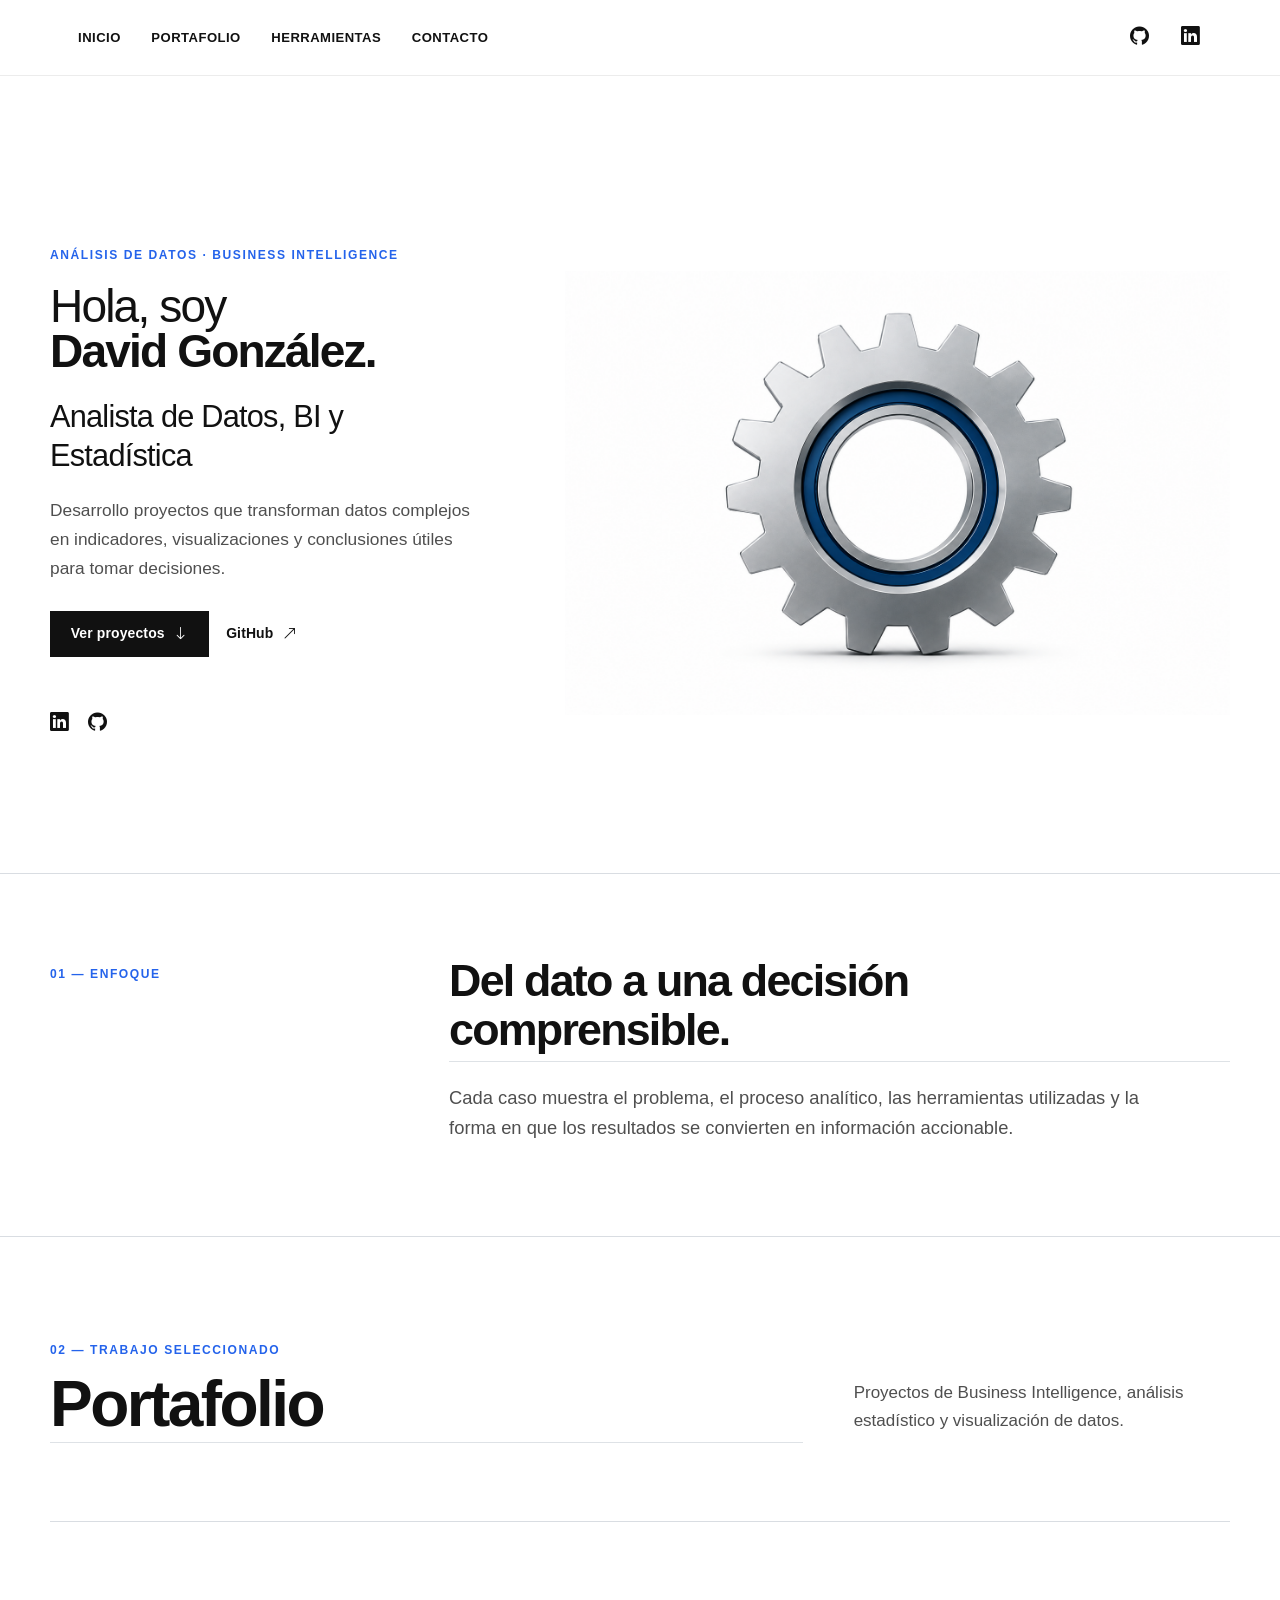
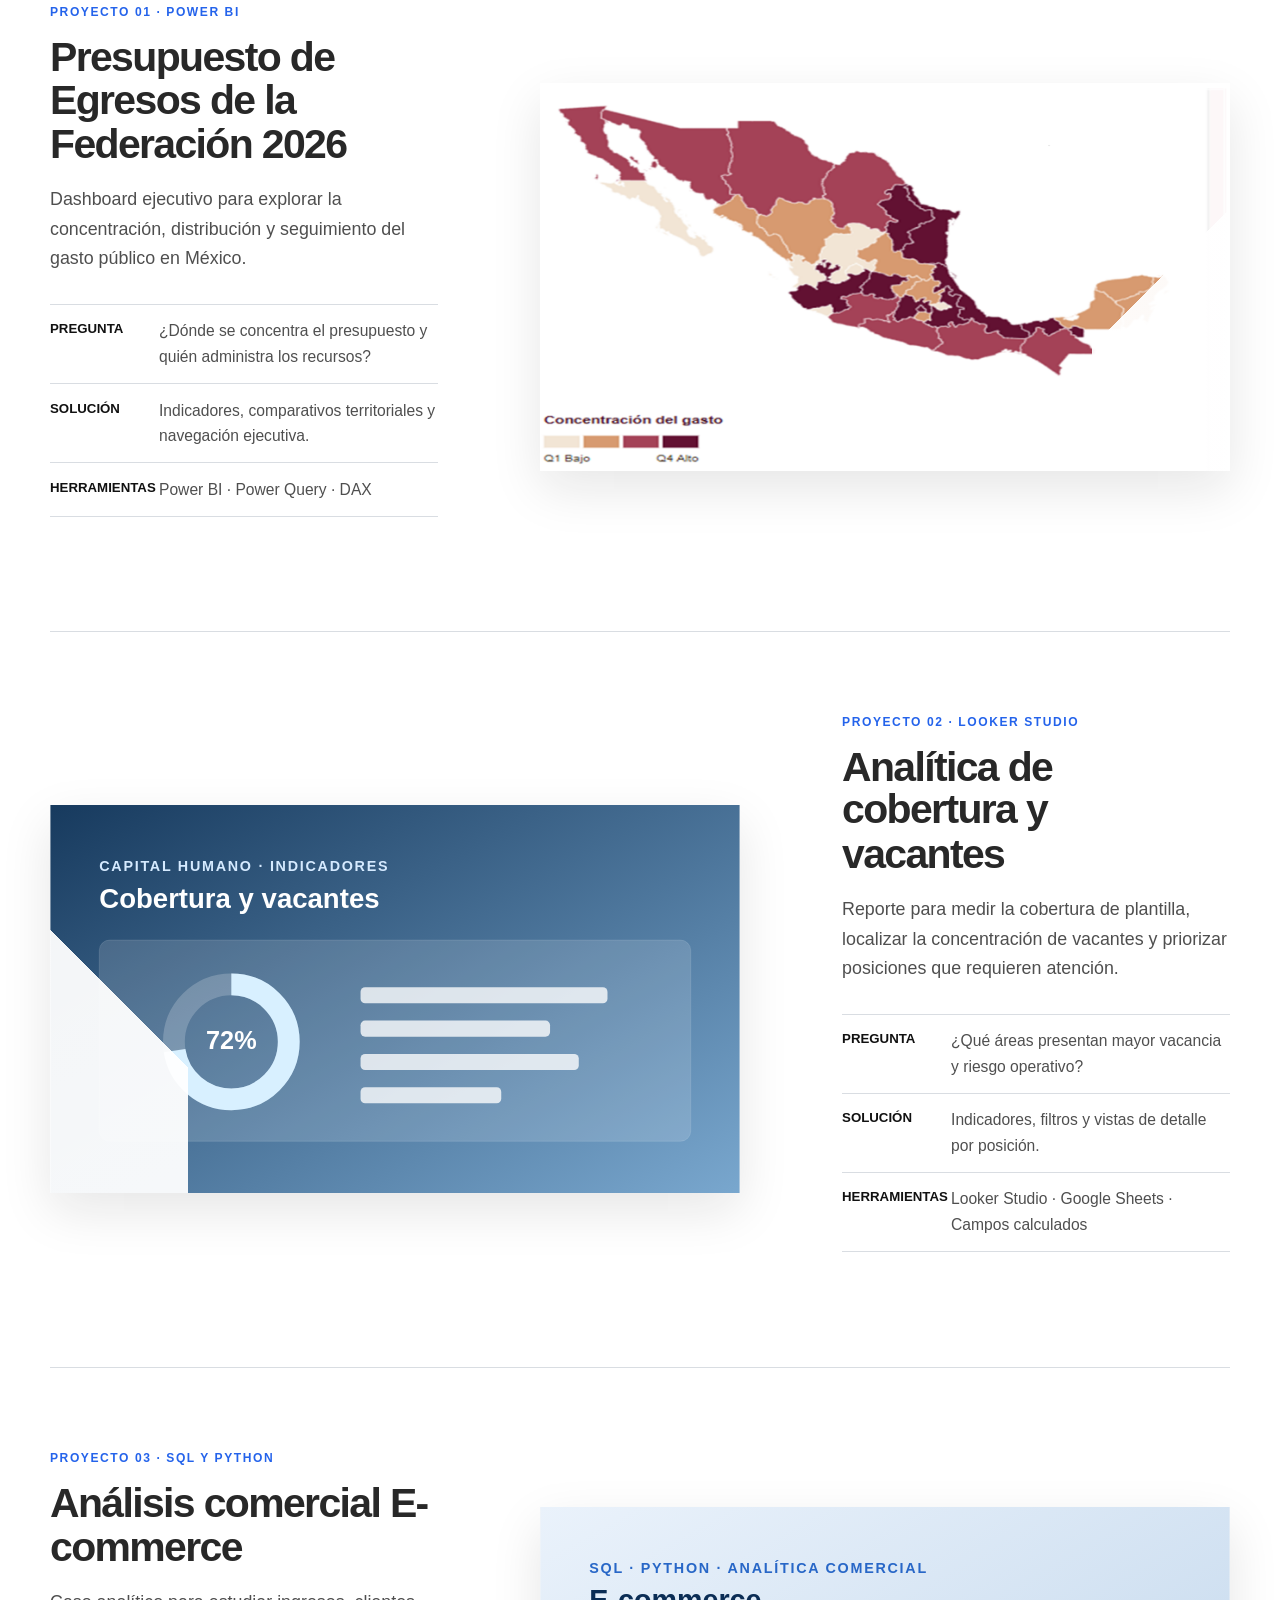
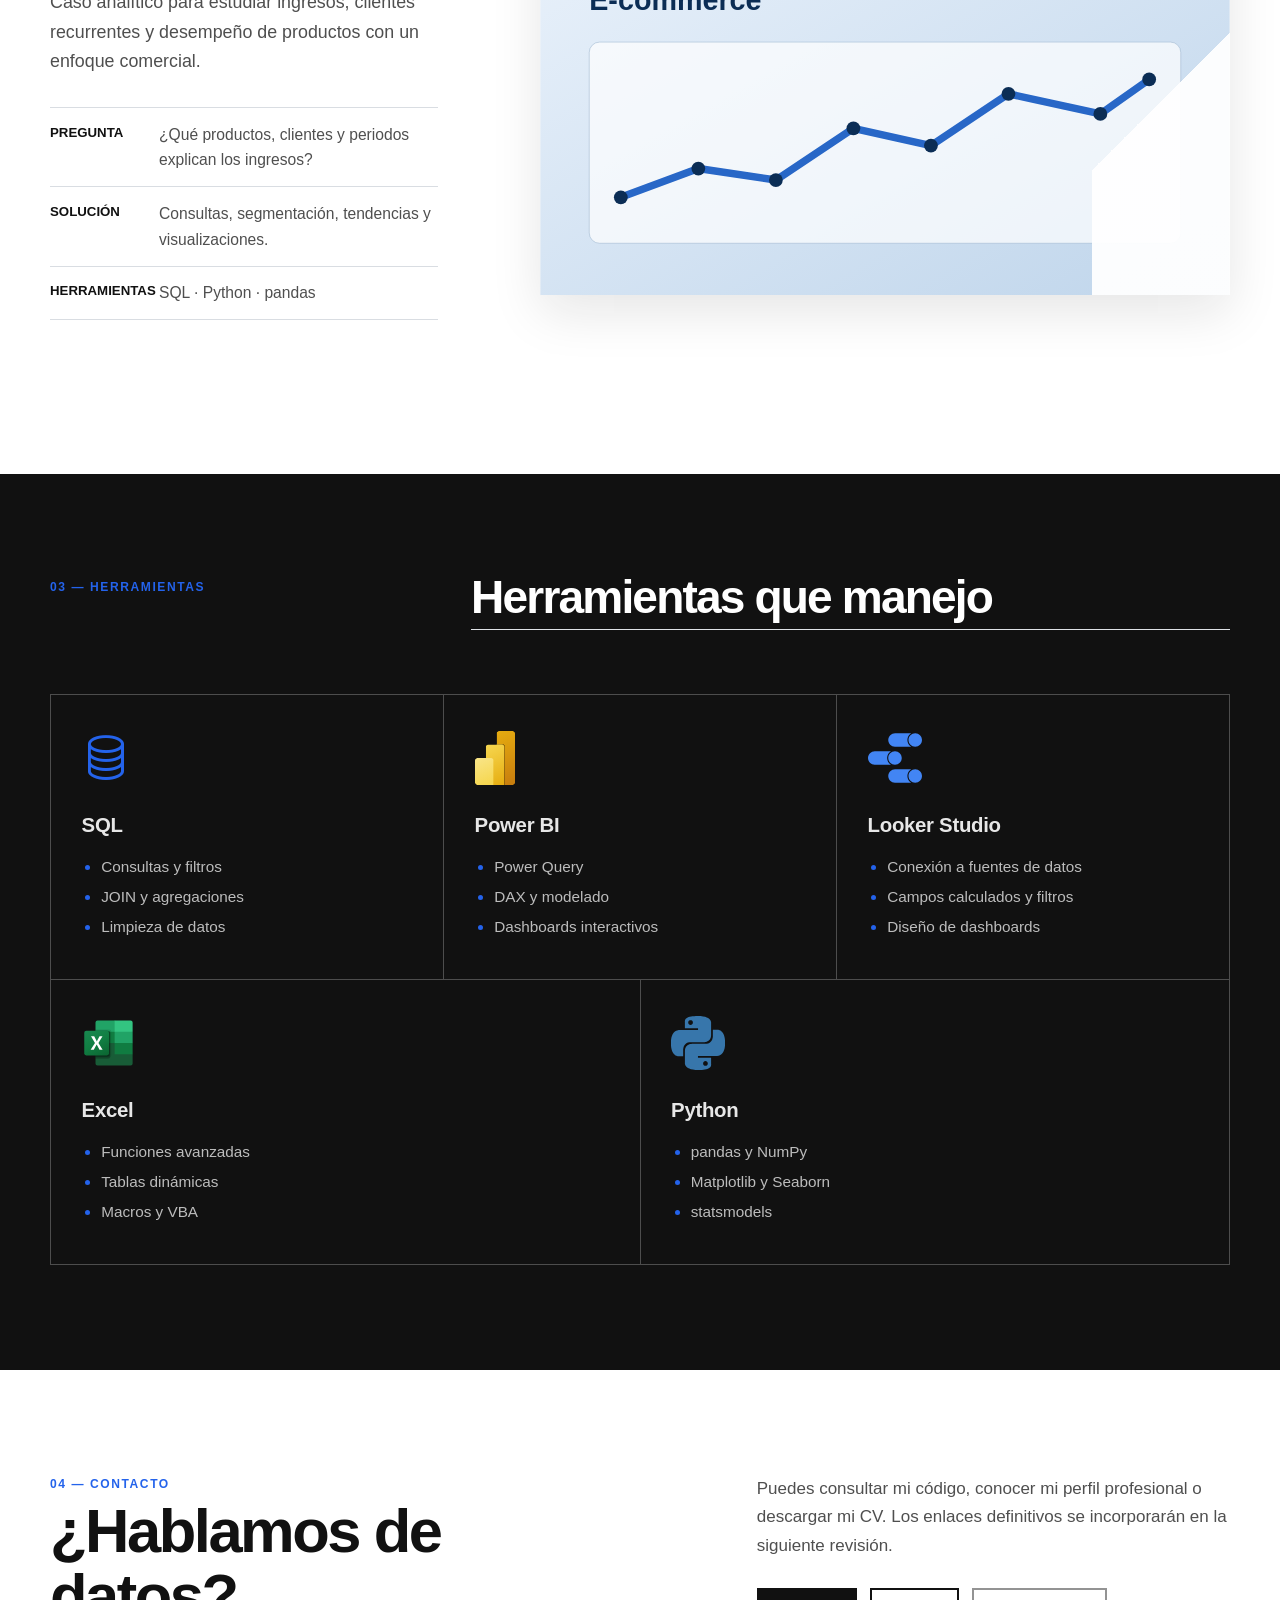
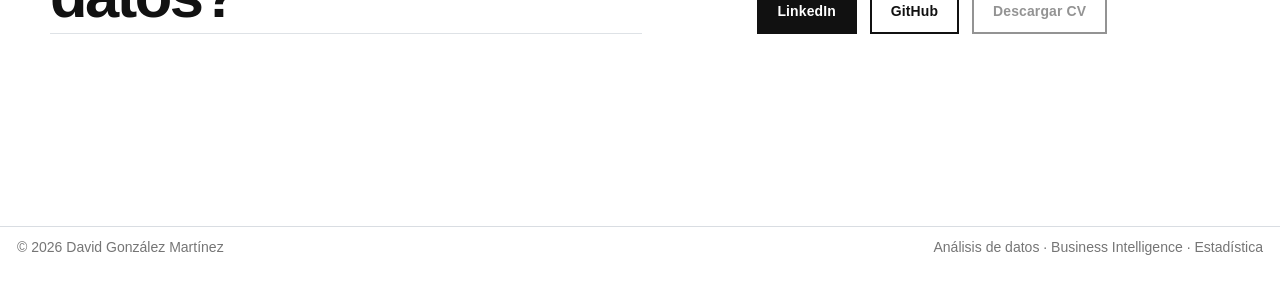
==== commit 2e8557bd: "Built site for gh-pages" ====
--- a/index.html
+++ b/index.html
@@ -64,7 +64,11 @@
 <link rel="stylesheet" href="styles.css">
 <meta property="og:title" content="David González Martínez">
 <meta property="og:description" content="Portafolio de proyectos de análisis de datos, Business Intelligence y estadística aplicada de David González Martínez.">
+<meta property="og:image" content="https://DavidGMtz.github.io/DavidGM.github.io/assets/img/hero-construccion.png">
 <meta property="og:site_name" content="David González Martínez">
+<meta property="og:image:alt" content="Espacio reservado para una futura imagen profesional">
+<meta property="og:image:height" content="1024">
+<meta property="og:image:width" content="1536">
 </head>
 
 <body class="nav-fixed quarto-light">
@@ -130,180 +134,230 @@
 
 
 <div class="portfolio-page">
+
 <section id="inicio" class="landing-hero">
-<div class="site-shell landing-hero__grid">
-<pre><code>&lt;div class="landing-hero__copy"&gt;
-  &lt;p class="eyebrow"&gt;ANÁLISIS DE DATOS · BUSINESS INTELLIGENCE&lt;/p&gt;
-  &lt;h1&gt;Hola, soy&lt;br&gt;&lt;strong&gt;David González.&lt;/strong&gt;&lt;/h1&gt;
-  &lt;p class="landing-hero__role"&gt;Analista de Datos, BI y Estadística&lt;/p&gt;
-  &lt;p class="landing-hero__description"&gt;
-    Desarrollo proyectos que transforman datos complejos en indicadores,
-    visualizaciones y conclusiones útiles para tomar decisiones.
-  &lt;/p&gt;
-
-  &lt;div class="landing-hero__actions"&gt;
-    &lt;a class="button-dark" href="#portafolio"&gt;
-      Ver proyectos &lt;i class="bi bi-arrow-down" aria-hidden="true"&gt;&lt;/i&gt;
-    &lt;/a&gt;
-    &lt;a class="button-text" href="https://github.com/DavidGMtz"&gt;
-      GitHub &lt;i class="bi bi-arrow-up-right" aria-hidden="true"&gt;&lt;/i&gt;
-    &lt;/a&gt;
-  &lt;/div&gt;
-
-  &lt;div class="landing-hero__social" aria-label="Perfiles profesionales"&gt;
-    &lt;a href="https://www.linkedin.com/in/david-gonzalez-martinez-5729b7272" aria-label="LinkedIn"&gt;&lt;i class="bi bi-linkedin" aria-hidden="true"&gt;&lt;/i&gt;&lt;/a&gt;
-    &lt;a href="https://github.com/DavidGMtz" aria-label="GitHub"&gt;&lt;i class="bi bi-github" aria-hidden="true"&gt;&lt;/i&gt;&lt;/a&gt;
-  &lt;/div&gt;
-&lt;/div&gt;
-
-&lt;div class="landing-hero__visual"&gt;
-  &lt;img src="assets/img/hero-analytics.svg" alt="Ilustración de un tablero de análisis de datos en una computadora" /&gt;
-&lt;/div&gt;</code></pre>
-</div>
+  <div class="site-shell landing-hero__grid">
+    <div class="landing-hero__copy">
+      <p class="eyebrow">ANÁLISIS DE DATOS · BUSINESS INTELLIGENCE</p>
+      <h1>Hola, soy<br><strong>David González.</strong></h1>
+      <p class="landing-hero__role">Analista de Datos, BI y Estadística</p>
+      <p class="landing-hero__description">
+        Desarrollo proyectos que transforman datos complejos en indicadores,
+        visualizaciones y conclusiones útiles para tomar decisiones.
+      </p>
+
+      <div class="landing-hero__actions">
+        <a class="button-dark" href="#portafolio">
+          Ver proyectos <i class="bi bi-arrow-down" aria-hidden="true"></i>
+        </a>
+        <a class="button-text" href="https://github.com/DavidGMtz">
+          GitHub <i class="bi bi-arrow-up-right" aria-hidden="true"></i>
+        </a>
+      </div>
+
+      <div class="landing-hero__social" aria-label="Perfiles profesionales">
+        <a href="https://www.linkedin.com/in/david-gonzalez-martinez-5729b7272" aria-label="LinkedIn"><i class="bi bi-linkedin" aria-hidden="true"></i></a>
+        <a href="https://github.com/DavidGMtz" aria-label="GitHub"><i class="bi bi-github" aria-hidden="true"></i></a>
+      </div>
+    </div>
+
+    <div class="landing-hero__visual landing-hero__visual--placeholder">
+      <img src="assets/img/hero-construccion.png" alt="Espacio reservado para una futura imagen profesional">
+    </div>
+  </div>
 </section>
+
 <section class="positioning-section">
-<div class="site-shell positioning-grid">
-<pre><code>&lt;p class="section-index"&gt;01 — ENFOQUE&lt;/p&gt;
-&lt;div&gt;
-  &lt;h2&gt;Del dato a una decisión comprensible.&lt;/h2&gt;
-  &lt;p&gt;
-    Cada caso muestra el problema, el proceso analítico, las herramientas utilizadas
-    y la forma en que los resultados se convierten en información accionable.
-  &lt;/p&gt;
-&lt;/div&gt;</code></pre>
-</div>
+  <div class="site-shell positioning-grid">
+    <p class="section-index">01 — ENFOQUE</p>
+    <div>
+      <h2 class="anchored">Del dato a una decisión comprensible.</h2>
+      <p>
+        Cada caso muestra el problema, el proceso analítico, las herramientas utilizadas
+        y la forma en que los resultados se convierten en información accionable.
+      </p>
+    </div>
+  </div>
 </section>
+
 <section id="portafolio" class="portfolio-section">
-<div class="site-shell">
-<pre><code>&lt;div class="portfolio-heading"&gt;
-  &lt;div&gt;
-    &lt;p class="section-index"&gt;02 — TRABAJO SELECCIONADO&lt;/p&gt;
-    &lt;h2&gt;Portafolio&lt;/h2&gt;
-  &lt;/div&gt;
-  &lt;p&gt;Proyectos de Business Intelligence, análisis estadístico y visualización de datos.&lt;/p&gt;
-&lt;/div&gt;
-
-&lt;article id="pef" class="project-showcase project-showcase--text-first"&gt;
-  &lt;div class="project-showcase__copy"&gt;
-    &lt;p class="project-number"&gt;PROYECTO 01 · POWER BI&lt;/p&gt;
-    &lt;h3&gt;Presupuesto de Egresos de la Federación 2026&lt;/h3&gt;
-    &lt;p class="project-lead"&gt;
-      Dashboard ejecutivo para explorar la concentración, distribución y seguimiento
-      del gasto público en México.
-    &lt;/p&gt;
-
-    &lt;dl class="project-details"&gt;
-      &lt;div&gt;&lt;dt&gt;Pregunta&lt;/dt&gt;&lt;dd&gt;¿Dónde se concentra el presupuesto y quién administra los recursos?&lt;/dd&gt;&lt;/div&gt;
-      &lt;div&gt;&lt;dt&gt;Solución&lt;/dt&gt;&lt;dd&gt;Indicadores, comparativos territoriales y navegación ejecutiva.&lt;/dd&gt;&lt;/div&gt;
-      &lt;div&gt;&lt;dt&gt;Herramientas&lt;/dt&gt;&lt;dd&gt;Power BI · Power Query · DAX&lt;/dd&gt;&lt;/div&gt;
-    &lt;/dl&gt;
-
-    &lt;a class="button-dark" href="proyectos/pef-2026/"&gt;
-      Consultar proyecto &lt;i class="bi bi-arrow-right" aria-hidden="true"&gt;&lt;/i&gt;
-    &lt;/a&gt;
-  &lt;/div&gt;
-
-  &lt;div class="project-showcase__media project-showcase__media--dark"&gt;
-    &lt;img src="assets/img/pef-2026.svg" alt="Vista provisional del dashboard PEF 2026" /&gt;
-  &lt;/div&gt;
-&lt;/article&gt;
-
-&lt;article id="vacantes" class="project-showcase project-showcase--media-first"&gt;
-  &lt;div class="project-showcase__media"&gt;
-    &lt;img src="assets/img/vacantes.svg" alt="Vista provisional del dashboard de cobertura y vacantes" /&gt;
-  &lt;/div&gt;
-
-  &lt;div class="project-showcase__copy"&gt;
-    &lt;p class="project-number"&gt;PROYECTO 02 · LOOKER STUDIO&lt;/p&gt;
-    &lt;h3&gt;Analítica de cobertura y vacantes&lt;/h3&gt;
-    &lt;p class="project-lead"&gt;
-      Reporte para medir la cobertura de plantilla, localizar la concentración de
-      vacantes y priorizar posiciones que requieren atención.
-    &lt;/p&gt;
-
-    &lt;dl class="project-details"&gt;
-      &lt;div&gt;&lt;dt&gt;Pregunta&lt;/dt&gt;&lt;dd&gt;¿Qué áreas presentan mayor vacancia y riesgo operativo?&lt;/dd&gt;&lt;/div&gt;
-      &lt;div&gt;&lt;dt&gt;Solución&lt;/dt&gt;&lt;dd&gt;Indicadores, filtros y vistas de detalle por posición.&lt;/dd&gt;&lt;/div&gt;
-      &lt;div&gt;&lt;dt&gt;Herramientas&lt;/dt&gt;&lt;dd&gt;Looker Studio · Google Sheets · Campos calculados&lt;/dd&gt;&lt;/div&gt;
-    &lt;/dl&gt;
-
-    &lt;a class="button-dark" href="proyectos/vacantes/"&gt;
-      Consultar proyecto &lt;i class="bi bi-arrow-right" aria-hidden="true"&gt;&lt;/i&gt;
-    &lt;/a&gt;
-  &lt;/div&gt;
-&lt;/article&gt;
-
-&lt;article id="ecommerce" class="project-showcase project-showcase--text-first"&gt;
-  &lt;div class="project-showcase__copy"&gt;
-    &lt;p class="project-number"&gt;PROYECTO 03 · SQL Y PYTHON&lt;/p&gt;
-    &lt;h3&gt;Análisis comercial E-commerce&lt;/h3&gt;
-    &lt;p class="project-lead"&gt;
-      Caso analítico para estudiar ingresos, clientes recurrentes y desempeño de
-      productos con un enfoque comercial.
-    &lt;/p&gt;
-
-    &lt;dl class="project-details"&gt;
-      &lt;div&gt;&lt;dt&gt;Pregunta&lt;/dt&gt;&lt;dd&gt;¿Qué productos, clientes y periodos explican los ingresos?&lt;/dd&gt;&lt;/div&gt;
-      &lt;div&gt;&lt;dt&gt;Solución&lt;/dt&gt;&lt;dd&gt;Consultas, segmentación, tendencias y visualizaciones.&lt;/dd&gt;&lt;/div&gt;
-      &lt;div&gt;&lt;dt&gt;Herramientas&lt;/dt&gt;&lt;dd&gt;SQL · Python · pandas&lt;/dd&gt;&lt;/div&gt;
-    &lt;/dl&gt;
-
-    &lt;a class="button-dark" href="proyectos/ecommerce/"&gt;
-      Consultar proyecto &lt;i class="bi bi-arrow-right" aria-hidden="true"&gt;&lt;/i&gt;
-    &lt;/a&gt;
-  &lt;/div&gt;
-
-  &lt;div class="project-showcase__media"&gt;
-    &lt;img src="assets/img/ecommerce.svg" alt="Vista provisional del proyecto de análisis E-commerce" /&gt;
-  &lt;/div&gt;
-&lt;/article&gt;</code></pre>
-</div>
+  <div class="site-shell">
+    <div class="portfolio-heading">
+      <div>
+        <p class="section-index">02 — TRABAJO SELECCIONADO</p>
+        <h2 class="anchored">Portafolio</h2>
+      </div>
+      <p>Proyectos de Business Intelligence, análisis estadístico y visualización de datos.</p>
+    </div>
+
+    <article id="pef" class="project-showcase project-showcase--text-first">
+      <div class="project-showcase__copy">
+        <p class="project-number">PROYECTO 01 · POWER BI</p>
+        <h3 class="anchored">Presupuesto de Egresos de la Federación 2026</h3>
+        <p class="project-lead">
+          Dashboard ejecutivo para explorar la concentración, distribución y seguimiento
+          del gasto público en México.
+        </p>
+
+        <dl class="project-details">
+          <div><dt>Pregunta</dt><dd>¿Dónde se concentra el presupuesto y quién administra los recursos?</dd></div>
+          <div><dt>Solución</dt><dd>Indicadores, comparativos territoriales y navegación ejecutiva.</dd></div>
+          <div><dt>Herramientas</dt><dd>Power BI · Power Query · DAX</dd></div>
+        </dl>
+
+      </div>
+
+      <a class="project-showcase__media project-showcase__media--dark" href="proyectos/pef-2026/" aria-label="Consultar el proyecto Presupuesto de Egresos de la Federación 2026">
+        <img src="assets/img/pef-2026.png" alt="Vista provisional del dashboard PEF 2026">
+        <span class="project-showcase__overlay">
+          <span>Consultar proyecto <i class="bi bi-arrow-right" aria-hidden="true"></i></span>
+        </span>
+      </a>
+    </article>
+
+    <article id="vacantes" class="project-showcase project-showcase--media-first">
+      <a class="project-showcase__media" href="proyectos/vacantes/" aria-label="Consultar el proyecto Analítica de cobertura y vacantes">
+        <img src="assets/img/vacantes.svg" alt="Vista provisional del dashboard de cobertura y vacantes">
+        <span class="project-showcase__overlay">
+          <span>Consultar proyecto <i class="bi bi-arrow-right" aria-hidden="true"></i></span>
+        </span>
+      </a>
+
+      <div class="project-showcase__copy">
+        <p class="project-number">PROYECTO 02 · LOOKER STUDIO</p>
+        <h3 class="anchored">Analítica de cobertura y vacantes</h3>
+        <p class="project-lead">
+          Reporte para medir la cobertura de plantilla, localizar la concentración de
+          vacantes y priorizar posiciones que requieren atención.
+        </p>
+
+        <dl class="project-details">
+          <div><dt>Pregunta</dt><dd>¿Qué áreas presentan mayor vacancia y riesgo operativo?</dd></div>
+          <div><dt>Solución</dt><dd>Indicadores, filtros y vistas de detalle por posición.</dd></div>
+          <div><dt>Herramientas</dt><dd>Looker Studio · Google Sheets · Campos calculados</dd></div>
+        </dl>
+
+      </div>
+    </article>
+
+    <article id="ecommerce" class="project-showcase project-showcase--text-first">
+      <div class="project-showcase__copy">
+        <p class="project-number">PROYECTO 03 · SQL Y PYTHON</p>
+        <h3 class="anchored">Análisis comercial E-commerce</h3>
+        <p class="project-lead">
+          Caso analítico para estudiar ingresos, clientes recurrentes y desempeño de
+          productos con un enfoque comercial.
+        </p>
+
+        <dl class="project-details">
+          <div><dt>Pregunta</dt><dd>¿Qué productos, clientes y periodos explican los ingresos?</dd></div>
+          <div><dt>Solución</dt><dd>Consultas, segmentación, tendencias y visualizaciones.</dd></div>
+          <div><dt>Herramientas</dt><dd>SQL · Python · pandas</dd></div>
+        </dl>
+
+      </div>
+
+      <a class="project-showcase__media" href="proyectos/ecommerce/" aria-label="Consultar el proyecto Análisis comercial E-commerce">
+        <img src="assets/img/ecommerce.svg" alt="Vista provisional del proyecto de análisis E-commerce">
+        <span class="project-showcase__overlay">
+          <span>Consultar proyecto <i class="bi bi-arrow-right" aria-hidden="true"></i></span>
+        </span>
+      </a>
+    </article>
+  </div>
 </section>
+
 <section id="herramientas" class="capabilities-section">
-<div class="site-shell">
-<pre><code>&lt;div class="section-heading-row"&gt;
-  &lt;p class="section-index"&gt;03 — CAPACIDADES DEMOSTRADAS&lt;/p&gt;
-  &lt;h2&gt;Herramientas aplicadas en los proyectos&lt;/h2&gt;
-&lt;/div&gt;
-
-&lt;div class="capabilities-grid"&gt;
-  &lt;div class="capability"&gt;
-    &lt;span&gt;01&lt;/span&gt;
-    &lt;h3&gt;Preparación&lt;/h3&gt;
-    &lt;p&gt;SQL, Power Query, Excel y validación de calidad.&lt;/p&gt;
-  &lt;/div&gt;
-  &lt;div class="capability"&gt;
-    &lt;span&gt;02&lt;/span&gt;
-    &lt;h3&gt;Análisis&lt;/h3&gt;
-    &lt;p&gt;Python, pandas, DAX y estadística aplicada.&lt;/p&gt;
-  &lt;/div&gt;
-  &lt;div class="capability"&gt;
-    &lt;span&gt;03&lt;/span&gt;
-    &lt;h3&gt;Comunicación&lt;/h3&gt;
-    &lt;p&gt;Power BI, Looker Studio y storytelling con datos.&lt;/p&gt;
-  &lt;/div&gt;
-&lt;/div&gt;</code></pre>
-</div>
+  <div class="site-shell">
+    <div class="section-heading-row">
+      <p class="section-index">03 — HERRAMIENTAS</p>
+      <h2 class="anchored">Herramientas que manejo</h2>
+    </div>
+
+    <div class="tools-grid" aria-label="Herramientas y tecnologías">
+      <article class="tool-card">
+        <div class="tool-card__logo tool-card__logo--generic">
+          <i class="bi bi-database" aria-hidden="true"></i>
+        </div>
+        <h3 class="anchored">SQL</h3>
+        <ul>
+          <li>Consultas y filtros</li>
+          <li>JOIN y agregaciones</li>
+          <li>Limpieza de datos</li>
+        </ul>
+      </article>
+
+      <article class="tool-card">
+        <div class="tool-card__logo">
+          <img src="assets/img/logo-power-bi.svg" alt="" aria-hidden="true">
+        </div>
+        <h3 class="anchored">Power BI</h3>
+        <ul>
+          <li>Power Query</li>
+          <li>DAX y modelado</li>
+          <li>Dashboards interactivos</li>
+        </ul>
+      </article>
+
+      <article class="tool-card">
+        <div class="tool-card__logo">
+          <img src="assets/img/logo-looker-studio.svg" alt="" aria-hidden="true">
+        </div>
+        <h3 class="anchored">Looker Studio</h3>
+        <ul>
+          <li>Conexión a fuentes de datos</li>
+          <li>Campos calculados y filtros</li>
+          <li>Diseño de dashboards</li>
+        </ul>
+      </article>
+
+      <article class="tool-card">
+        <div class="tool-card__logo">
+          <img src="assets/img/logo-excel.svg" alt="" aria-hidden="true">
+        </div>
+        <h3 class="anchored">Excel</h3>
+        <ul>
+          <li>Funciones avanzadas</li>
+          <li>Tablas dinámicas</li>
+          <li>Macros y VBA</li>
+        </ul>
+      </article>
+
+      <article class="tool-card">
+        <div class="tool-card__logo tool-card__logo--python">
+          <img src="assets/img/logo-python-mark.svg" alt="" aria-hidden="true">
+        </div>
+        <h3 class="anchored">Python</h3>
+        <ul>
+          <li>pandas y NumPy</li>
+          <li>Matplotlib y Seaborn</li>
+          <li>statsmodels</li>
+        </ul>
+      </article>
+    </div>
+  </div>
 </section>
+
 <section id="contacto" class="contact-section">
-<div class="site-shell contact-grid">
-<pre><code>&lt;div&gt;
-  &lt;p class="section-index"&gt;04 — CONTACTO&lt;/p&gt;
-  &lt;h2&gt;¿Hablamos de datos?&lt;/h2&gt;
-&lt;/div&gt;
-&lt;div class="contact-copy"&gt;
-  &lt;p&gt;
-    Puedes consultar mi código, conocer mi perfil profesional o descargar mi CV.
-    Los enlaces definitivos se incorporarán en la siguiente revisión.
-  &lt;/p&gt;
-  &lt;div class="contact-links"&gt;
-    &lt;a class="button-dark" href="https://www.linkedin.com/in/david-gonzalez-martinez-5729b7272"&gt;LinkedIn&lt;/a&gt;
-    &lt;a class="button-outline" href="https://github.com/DavidGMtz"&gt;GitHub&lt;/a&gt;
-    &lt;span class="button-outline button-disabled" aria-disabled="true"&gt;Descargar CV&lt;/span&gt;
-  &lt;/div&gt;
-&lt;/div&gt;</code></pre>
-</div>
+  <div class="site-shell contact-grid">
+    <div>
+      <p class="section-index">04 — CONTACTO</p>
+      <h2 class="anchored">¿Hablamos de datos?</h2>
+    </div>
+    <div class="contact-copy">
+      <p>
+        Puedes consultar mi código, conocer mi perfil profesional o descargar mi CV.
+        Los enlaces definitivos se incorporarán en la siguiente revisión.
+      </p>
+      <div class="contact-links">
+        <a class="button-dark" href="https://www.linkedin.com/in/david-gonzalez-martinez-5729b7272">LinkedIn</a>
+        <a class="button-outline" href="https://github.com/DavidGMtz">GitHub</a>
+        <span class="button-outline button-disabled" aria-disabled="true">Descargar CV</span>
+      </div>
+    </div>
+  </div>
 </section>
+
 </div>
 
 
--- a/styles.css
+++ b/styles.css
@@ -133,7 +133,7 @@
 .landing-hero {
   display: flex;
   align-items: center;
-  min-height: 700px;
+  min-height: 750px;
   padding: 72px 0 82px;
   background: var(--paper);
 }
@@ -299,6 +299,10 @@
   margin: 0;
 }
 
+.landing-hero__visual--placeholder::before {
+  display: none;
+}
+
 /* Posicionamiento */
 
 .positioning-section {
@@ -317,7 +321,7 @@
 .positioning-grid h2 {
   max-width: 800px;
   margin: -0.18em 0 1.25rem;
-  font-size: clamp(2.35rem, 5vw, 4.7rem);
+  font-size: clamp(1.95rem, 3.5vw, 3.25rem);
   line-height: 1.02;
 }
 
@@ -374,7 +378,7 @@
 
 .project-showcase h3 {
   margin: 0.9rem 0 1.2rem;
-  font-size: clamp(2.15rem, 4.2vw, 4rem);
+  font-size: clamp(1.85rem, 3.2vw, 3.15rem);
   line-height: 1.03;
 }
 
@@ -415,13 +419,17 @@
 
 .project-showcase__media {
   position: relative;
+  display: block;
   overflow: hidden;
+  color: var(--paper);
   background: var(--paper-soft);
   box-shadow: var(--shadow);
+  text-decoration: none;
 }
 
 .project-showcase__media::after {
   position: absolute;
+  z-index: 1;
   top: 0;
   right: 0;
   width: 20%;
@@ -446,8 +454,44 @@
   transition: transform 0.45s ease;
 }
 
-.project-showcase:hover .project-showcase__media img {
+.project-showcase:hover .project-showcase__media img,
+.project-showcase__media:focus-visible img {
   transform: scale(1.025);
+}
+
+.project-showcase__overlay {
+  position: absolute;
+  z-index: 2;
+  inset: 0;
+  display: flex;
+  align-items: center;
+  justify-content: center;
+  color: var(--paper);
+  background: rgba(10, 36, 71, 0.78);
+  opacity: 0;
+  transition: opacity 0.25s ease;
+}
+
+.project-showcase__overlay > span {
+  display: inline-flex;
+  gap: 0.55rem;
+  align-items: center;
+  padding-bottom: 0.35rem;
+  border-bottom: 2px solid currentColor;
+  font-size: 0.86rem;
+  font-weight: 800;
+  letter-spacing: 0.02em;
+}
+
+.project-showcase__media:hover,
+.project-showcase__media:focus-visible {
+  color: var(--paper);
+  text-decoration: none;
+}
+
+.project-showcase__media:hover .project-showcase__overlay,
+.project-showcase__media:focus-visible .project-showcase__overlay {
+  opacity: 1;
 }
 
 /* Herramientas */
@@ -473,7 +517,7 @@
 .section-heading-row h2 {
   max-width: 760px;
   margin: -0.2em 0 0;
-  font-size: clamp(2.4rem, 5vw, 4.7rem);
+  font-size: clamp(2rem, 3.6vw, 3.4rem);
   line-height: 1.02;
 }
 
@@ -517,6 +561,74 @@
   color: rgba(255, 255, 255, 0.7);
 }
 
+.tools-grid {
+  display: grid;
+  grid-template-columns: repeat(6, minmax(0, 1fr));
+  margin-top: 64px;
+  border-top: 1px solid rgba(255, 255, 255, 0.25);
+  border-left: 1px solid rgba(255, 255, 255, 0.25);
+}
+
+.tool-card {
+  grid-column: span 2;
+  min-height: 285px;
+  padding: 1.8rem;
+  border-right: 1px solid rgba(255, 255, 255, 0.25);
+  border-bottom: 1px solid rgba(255, 255, 255, 0.25);
+  transition: background-color 0.2s ease;
+}
+
+.tool-card:nth-last-child(-n + 2) {
+  grid-column: span 3;
+}
+
+.tool-card:hover {
+  background: rgba(255, 255, 255, 0.06);
+}
+
+.tool-card__logo {
+  display: flex;
+  align-items: center;
+  height: 64px;
+  margin-bottom: 1.35rem;
+}
+
+.tool-card__logo img {
+  display: block;
+  width: auto;
+  max-width: 62px;
+  height: 54px;
+  margin: 0;
+  object-fit: contain;
+}
+
+.tool-card__logo--generic i {
+  color: var(--accent);
+  font-size: 2.8rem;
+}
+
+.tool-card h3 {
+  margin: 0;
+  color: var(--paper);
+  font-size: 1.2rem;
+  letter-spacing: -0.015em;
+}
+
+.tool-card ul {
+  margin: 1rem 0 0;
+  padding-left: 1.15rem;
+  color: rgba(255, 255, 255, 0.72);
+  font-size: 0.9rem;
+}
+
+.tool-card li {
+  margin-bottom: 0.28rem;
+}
+
+.tool-card li::marker {
+  color: var(--accent);
+}
+
 /* Contacto */
 
 .contact-section {
@@ -532,7 +644,7 @@
 
 .contact-section h2 {
   margin: 0.55rem 0 0;
-  font-size: clamp(3.4rem, 7vw, 6.7rem);
+  font-size: clamp(2.5rem, 4.8vw, 4.7rem);
   line-height: 0.94;
 }
 
@@ -581,6 +693,194 @@
   border: 0;
 }
 
+/* Proyecto PEF: página interna */
+
+.pef-project-page .quarto-title-banner {
+  padding: 4.3rem 0 4rem;
+  background: #003366;
+}
+
+.pef-project-page .quarto-title-banner .quarto-title {
+  width: min(calc(100% - 40px), 1100px);
+  margin: 0 auto;
+}
+
+.pef-project-page .quarto-title-banner h1.title {
+  max-width: 900px;
+  margin: 0;
+  color: #ffffff;
+  font-size: clamp(2rem, 4vw, 3.7rem);
+  line-height: 1.05;
+}
+
+.pef-project-page .quarto-title-banner .subtitle {
+  margin-top: 1rem;
+  color: rgba(255, 255, 255, 0.82);
+  font-size: clamp(1rem, 1.8vw, 1.2rem);
+}
+
+.pef-project-page .quarto-title-meta {
+  display: none;
+}
+
+.pef-project-page main.content {
+  padding-top: 0;
+  padding-bottom: 0;
+}
+
+.project-detail {
+  width: 100vw;
+  margin-left: calc(50% - 50vw);
+  padding: 2.2rem 0 5.5rem;
+  background: #f4f4f9;
+}
+
+.project-detail__container {
+  width: min(calc(100% - 40px), 1100px);
+  margin: 0 auto;
+}
+
+.project-detail__card,
+.project-detail__insights,
+.project-detail__tools {
+  background: #ffffff;
+  box-shadow: 0 2px 10px rgba(17, 17, 17, 0.08);
+}
+
+.project-detail__card {
+  margin-bottom: 1.7rem;
+  padding: 1.8rem 2rem;
+}
+
+.project-detail__eyebrow {
+  margin: 0 0 0.55rem;
+  color: var(--accent);
+  font-size: 0.72rem;
+  font-weight: 800;
+  letter-spacing: 0.12em;
+  text-transform: uppercase;
+}
+
+.project-detail h2 {
+  margin: 0 0 0.85rem;
+  color: #003366;
+  font-size: clamp(1.55rem, 2.7vw, 2.25rem);
+  letter-spacing: -0.035em;
+}
+
+.project-detail__card > p:last-child,
+.project-detail__intro {
+  max-width: 850px;
+  margin-bottom: 0;
+  color: var(--ink-soft);
+}
+
+.project-detail__report {
+  position: relative;
+  overflow: hidden;
+  width: 100%;
+  aspect-ratio: 16 / 9;
+  background: #ffffff;
+  box-shadow: 0 12px 35px rgba(17, 17, 17, 0.16);
+}
+
+.project-detail__report iframe {
+  position: absolute;
+  inset: 0;
+  display: block;
+  width: 100%;
+  height: 100%;
+  border: 0;
+}
+
+.project-detail__actions {
+  display: flex;
+  justify-content: flex-end;
+  margin: 1.2rem 0 2rem;
+}
+
+.project-detail__insights {
+  padding: 2rem;
+  border-left: 5px solid #003366;
+}
+
+.project-detail__questions {
+  display: grid;
+  grid-template-columns: repeat(2, minmax(0, 1fr));
+  gap: 0;
+  margin: 1.5rem 0 0;
+  padding: 0;
+  list-style: none;
+  border-top: 1px solid var(--line);
+}
+
+.project-detail__questions li {
+  display: flex;
+  flex-direction: column;
+  gap: 0.35rem;
+  margin: 0;
+  padding: 1.15rem 1rem 1.15rem 0;
+  border-bottom: 1px solid var(--line);
+}
+
+.project-detail__questions li:nth-child(even) {
+  padding-right: 0;
+  padding-left: 1rem;
+  border-left: 1px solid var(--line);
+}
+
+.project-detail__questions strong {
+  color: var(--ink);
+}
+
+.project-detail__questions span {
+  color: var(--ink-soft);
+}
+
+.project-detail__tools {
+  display: grid;
+  grid-template-columns: minmax(220px, 0.4fr) minmax(0, 1fr);
+  gap: 2rem;
+  align-items: center;
+  margin-top: 2rem;
+  padding: 1.7rem 2rem;
+}
+
+.project-detail__tools h2 {
+  margin-bottom: 0;
+}
+
+.project-detail__tags {
+  display: flex;
+  flex-wrap: wrap;
+  gap: 0.65rem;
+  justify-content: flex-end;
+}
+
+.project-detail__tags span {
+  padding: 0.55rem 0.8rem;
+  color: #003366;
+  background: #edf3f8;
+  border: 1px solid #d6e1eb;
+  font-size: 0.82rem;
+  font-weight: 700;
+}
+
+.project-detail__back {
+  display: inline-flex;
+  gap: 0.5rem;
+  align-items: center;
+  margin-top: 2rem;
+  color: var(--ink);
+  font-weight: 750;
+  text-decoration: none;
+}
+
+.project-detail__back:hover {
+  color: var(--accent);
+  text-decoration: none;
+}
+
 pre.sourceCode {
   border: 1px solid var(--line);
   border-radius: 0;
@@ -650,6 +950,15 @@
     gap: 2rem;
   }
 
+  .tools-grid {
+    grid-template-columns: repeat(2, minmax(0, 1fr));
+  }
+
+  .tool-card,
+  .tool-card:nth-last-child(-n + 2) {
+    grid-column: auto;
+  }
+
   .contact-grid {
     align-items: start;
   }
@@ -698,7 +1007,7 @@
   }
 
   .project-showcase h3 {
-    font-size: clamp(2.15rem, 11vw, 3.25rem);
+    font-size: clamp(1.85rem, 9vw, 2.7rem);
   }
 
   .project-showcase__media::after {
@@ -713,6 +1022,23 @@
   .capabilities-grid {
     grid-template-columns: 1fr;
     margin-top: 52px;
+  }
+
+  .tools-grid {
+    grid-template-columns: 1fr;
+    margin-top: 46px;
+  }
+
+  .tool-card,
+  .tool-card:nth-last-child(-n + 2) {
+    grid-column: 1;
+    min-height: auto;
+    padding: 1.35rem;
+  }
+
+  .tool-card__logo {
+    height: 58px;
+    margin-bottom: 1rem;
   }
 
   .capability,
@@ -733,7 +1059,7 @@
   }
 
   .contact-section h2 {
-    font-size: clamp(3.2rem, 17vw, 5.5rem);
+    font-size: clamp(2.4rem, 13vw, 4rem);
   }
 
   .landing-hero__actions,
@@ -752,4 +1078,71 @@
   .powerbi-wrapper {
     aspect-ratio: 4 / 3;
   }
-}
+
+  .pef-project-page .quarto-title-banner {
+    padding: 3rem 0 2.8rem;
+  }
+
+  .pef-project-page .quarto-title-banner .quarto-title,
+  .project-detail__container {
+    width: min(calc(100% - 30px), 1100px);
+  }
+
+  .project-detail {
+    padding-top: 1.2rem;
+  }
+
+  .project-detail__card,
+  .project-detail__insights,
+  .project-detail__tools {
+    padding: 1.3rem;
+  }
+
+  .project-detail__report {
+    aspect-ratio: 4 / 3;
+  }
+
+  .project-detail__questions,
+  .project-detail__tools {
+    grid-template-columns: 1fr;
+  }
+
+  .project-detail__questions li,
+  .project-detail__questions li:nth-child(even) {
+    padding-right: 0;
+    padding-left: 0;
+    border-left: 0;
+  }
+
+  .project-detail__tags {
+    justify-content: flex-start;
+  }
+
+  .project-detail__actions .button-dark {
+    width: 100%;
+  }
+}
+
+@media (hover: none) {
+  .project-showcase__overlay {
+    top: auto;
+    min-height: 64px;
+    padding: 1rem;
+    background: linear-gradient(transparent, rgba(10, 36, 71, 0.92));
+    opacity: 1;
+  }
+}
+
+/* Ajustes solicitados de escala y navegación */
+
+.navbar-brand {
+  display: none !important;
+}
+
+.landing-hero h1 {
+  font-size: clamp(2.25rem, 3.6vw, 3.6rem);
+}
+
+.portfolio-heading h2 {
+  font-size: clamp(2.6rem, 5vw, 4.6rem);
+}
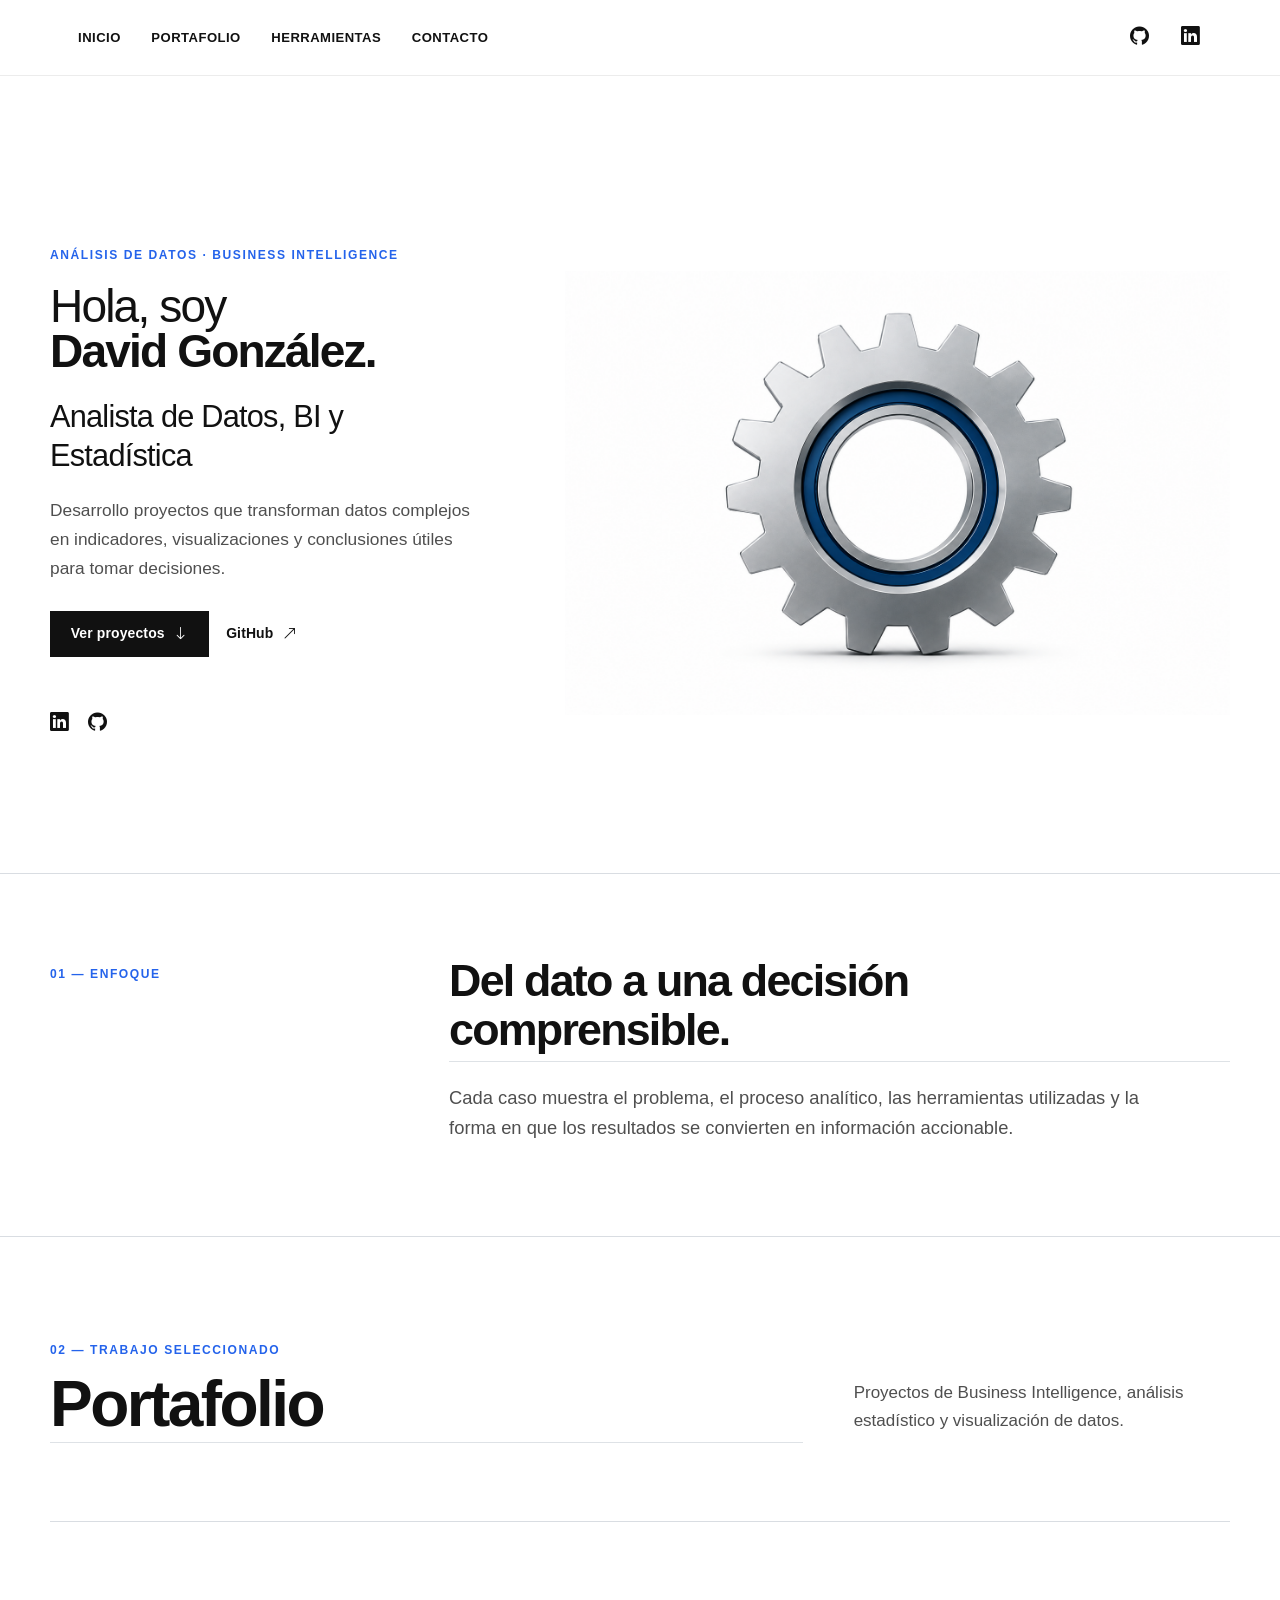
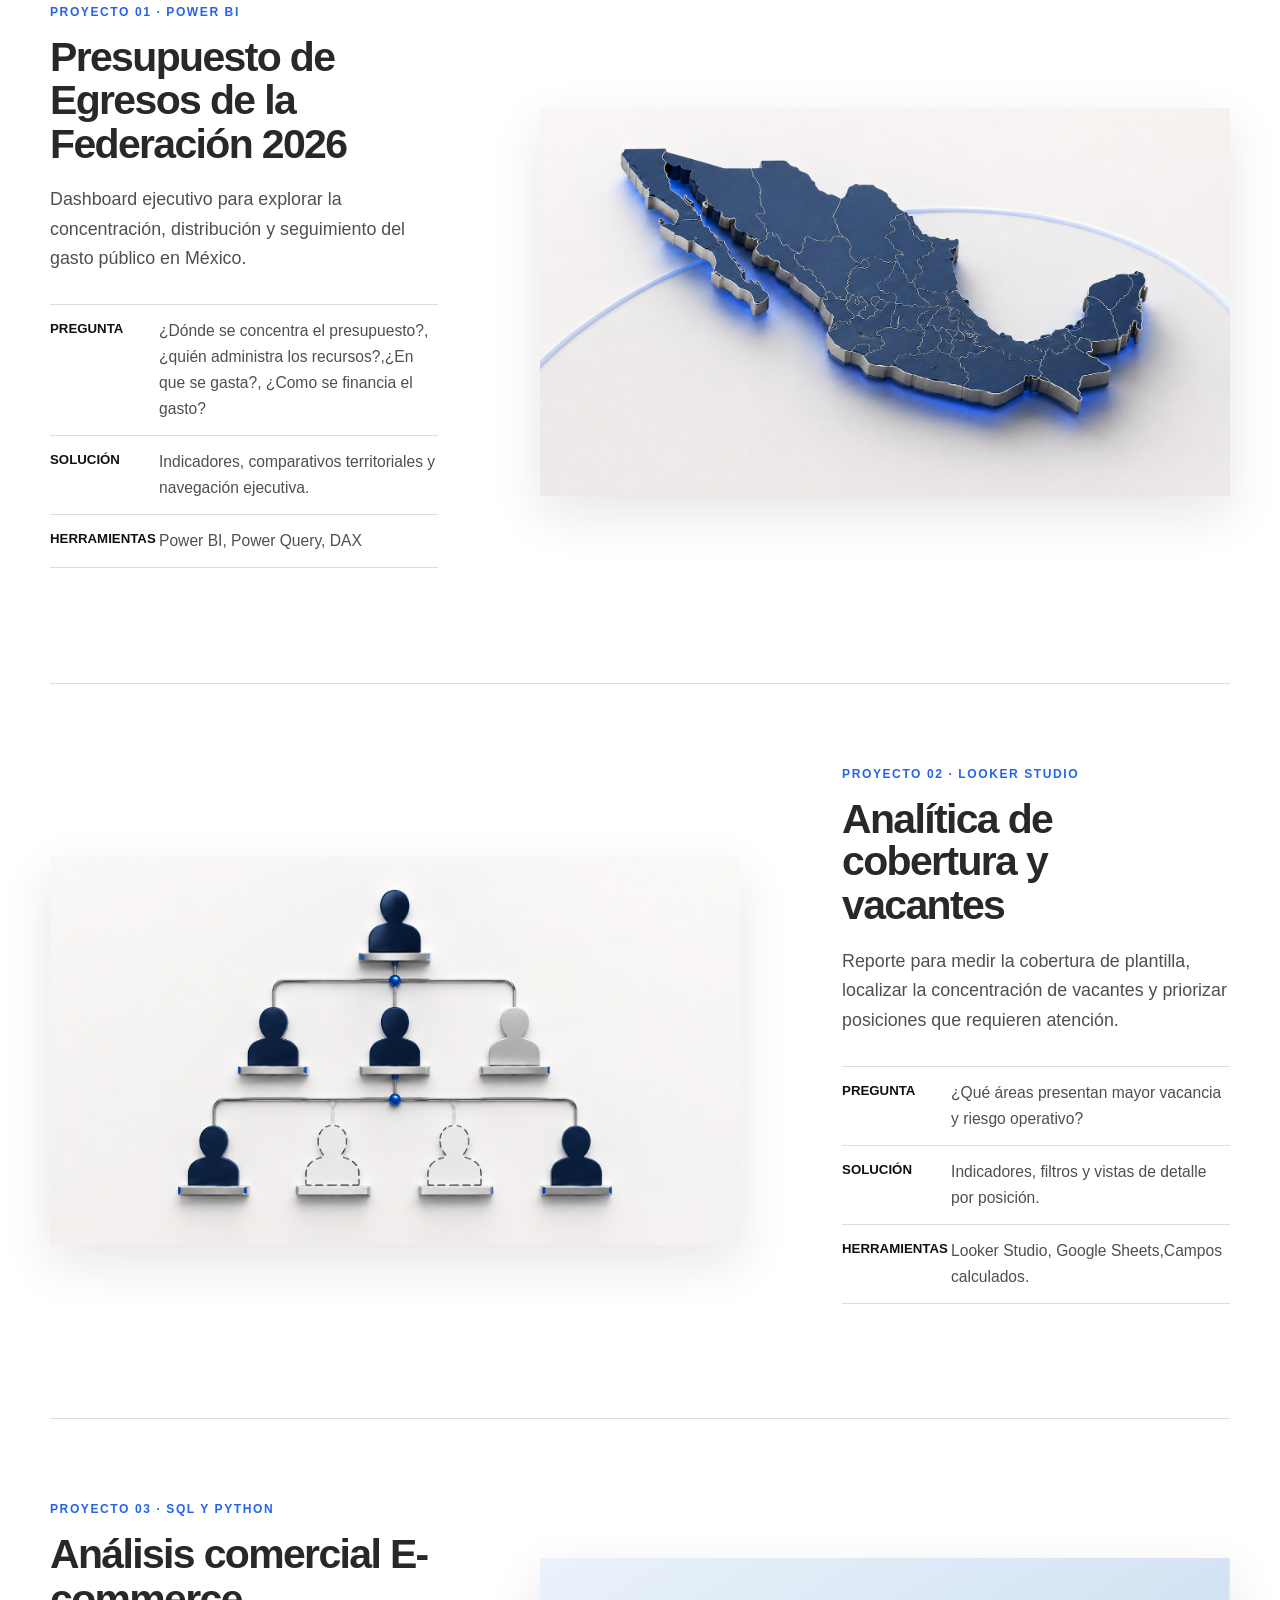
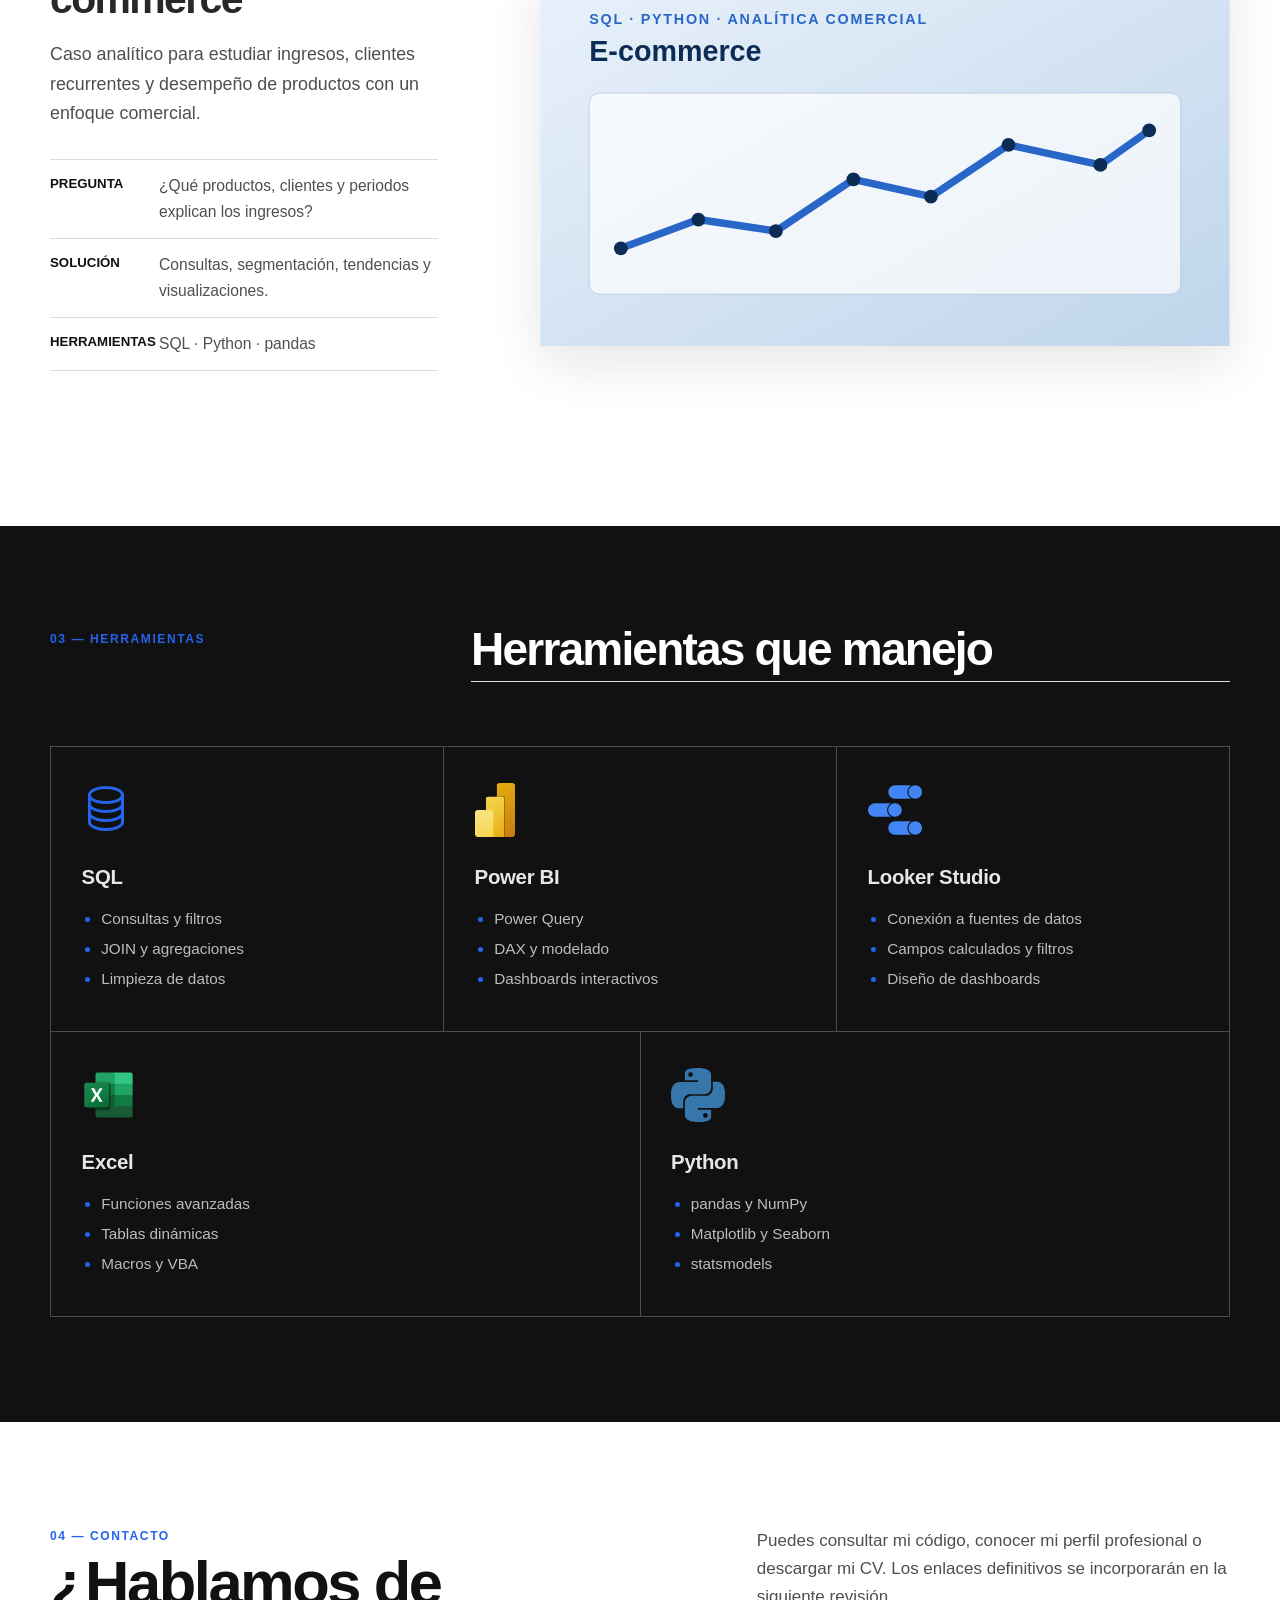
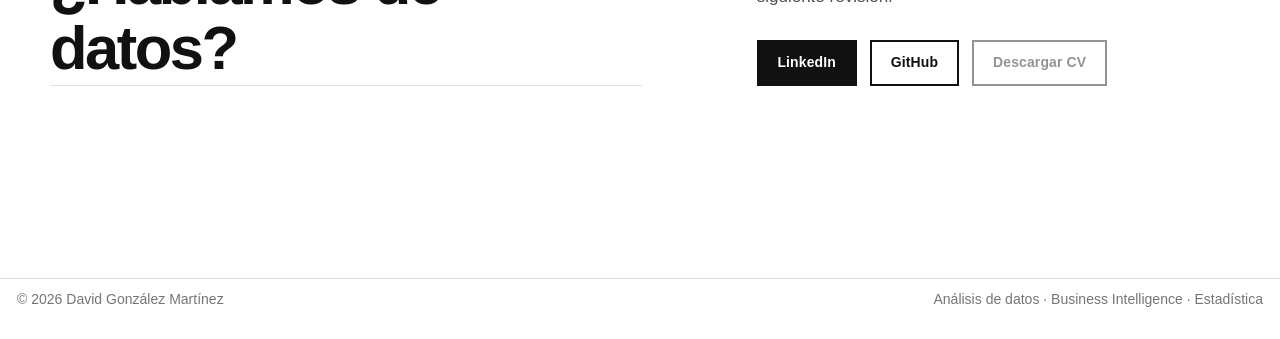
==== commit 639cc81e: "Built site for gh-pages" ====
--- a/index.html
+++ b/index.html
@@ -200,9 +200,9 @@
         </p>
 
         <dl class="project-details">
-          <div><dt>Pregunta</dt><dd>¿Dónde se concentra el presupuesto y quién administra los recursos?</dd></div>
+          <div><dt>Pregunta</dt><dd>¿Dónde se concentra el presupuesto?,   ¿quién administra los recursos?,¿En que se gasta?, ¿Como se financia el gasto?</dd></div>
           <div><dt>Solución</dt><dd>Indicadores, comparativos territoriales y navegación ejecutiva.</dd></div>
-          <div><dt>Herramientas</dt><dd>Power BI · Power Query · DAX</dd></div>
+          <div><dt>Herramientas</dt><dd>Power BI, Power Query, DAX</dd></div>
         </dl>
 
       </div>
@@ -217,7 +217,7 @@
 
     <article id="vacantes" class="project-showcase project-showcase--media-first">
       <a class="project-showcase__media" href="proyectos/vacantes/" aria-label="Consultar el proyecto Analítica de cobertura y vacantes">
-        <img src="assets/img/vacantes.svg" alt="Vista provisional del dashboard de cobertura y vacantes">
+        <img src="assets/img/vacantes.png" alt="Vista provisional del dashboard de cobertura y vacantes">
         <span class="project-showcase__overlay">
           <span>Consultar proyecto <i class="bi bi-arrow-right" aria-hidden="true"></i></span>
         </span>
@@ -234,7 +234,7 @@
         <dl class="project-details">
           <div><dt>Pregunta</dt><dd>¿Qué áreas presentan mayor vacancia y riesgo operativo?</dd></div>
           <div><dt>Solución</dt><dd>Indicadores, filtros y vistas de detalle por posición.</dd></div>
-          <div><dt>Herramientas</dt><dd>Looker Studio · Google Sheets · Campos calculados</dd></div>
+          <div><dt>Herramientas</dt><dd>Looker Studio, Google Sheets,Campos calculados.</dd></div>
         </dl>
 
       </div>
--- a/styles.css
+++ b/styles.css
@@ -427,24 +427,6 @@
   text-decoration: none;
 }
 
-.project-showcase__media::after {
-  position: absolute;
-  z-index: 1;
-  top: 0;
-  right: 0;
-  width: 20%;
-  height: 100%;
-  content: "";
-  background: linear-gradient(135deg, transparent 50%, rgba(255, 255, 255, 0.95) 50%);
-  pointer-events: none;
-}
-
-.project-showcase--media-first .project-showcase__media::after {
-  right: auto;
-  left: 0;
-  background: linear-gradient(45deg, rgba(255, 255, 255, 0.95) 50%, transparent 50%);
-}
-
 .project-showcase__media img {
   display: block;
   width: 100%;
@@ -1010,10 +992,6 @@
     font-size: clamp(1.85rem, 9vw, 2.7rem);
   }
 
-  .project-showcase__media::after {
-    display: none;
-  }
-
   .project-details > div {
     grid-template-columns: 1fr;
     gap: 0.2rem;
@@ -1145,4 +1123,4 @@
 
 .portfolio-heading h2 {
   font-size: clamp(2.6rem, 5vw, 4.6rem);
-}
+}
